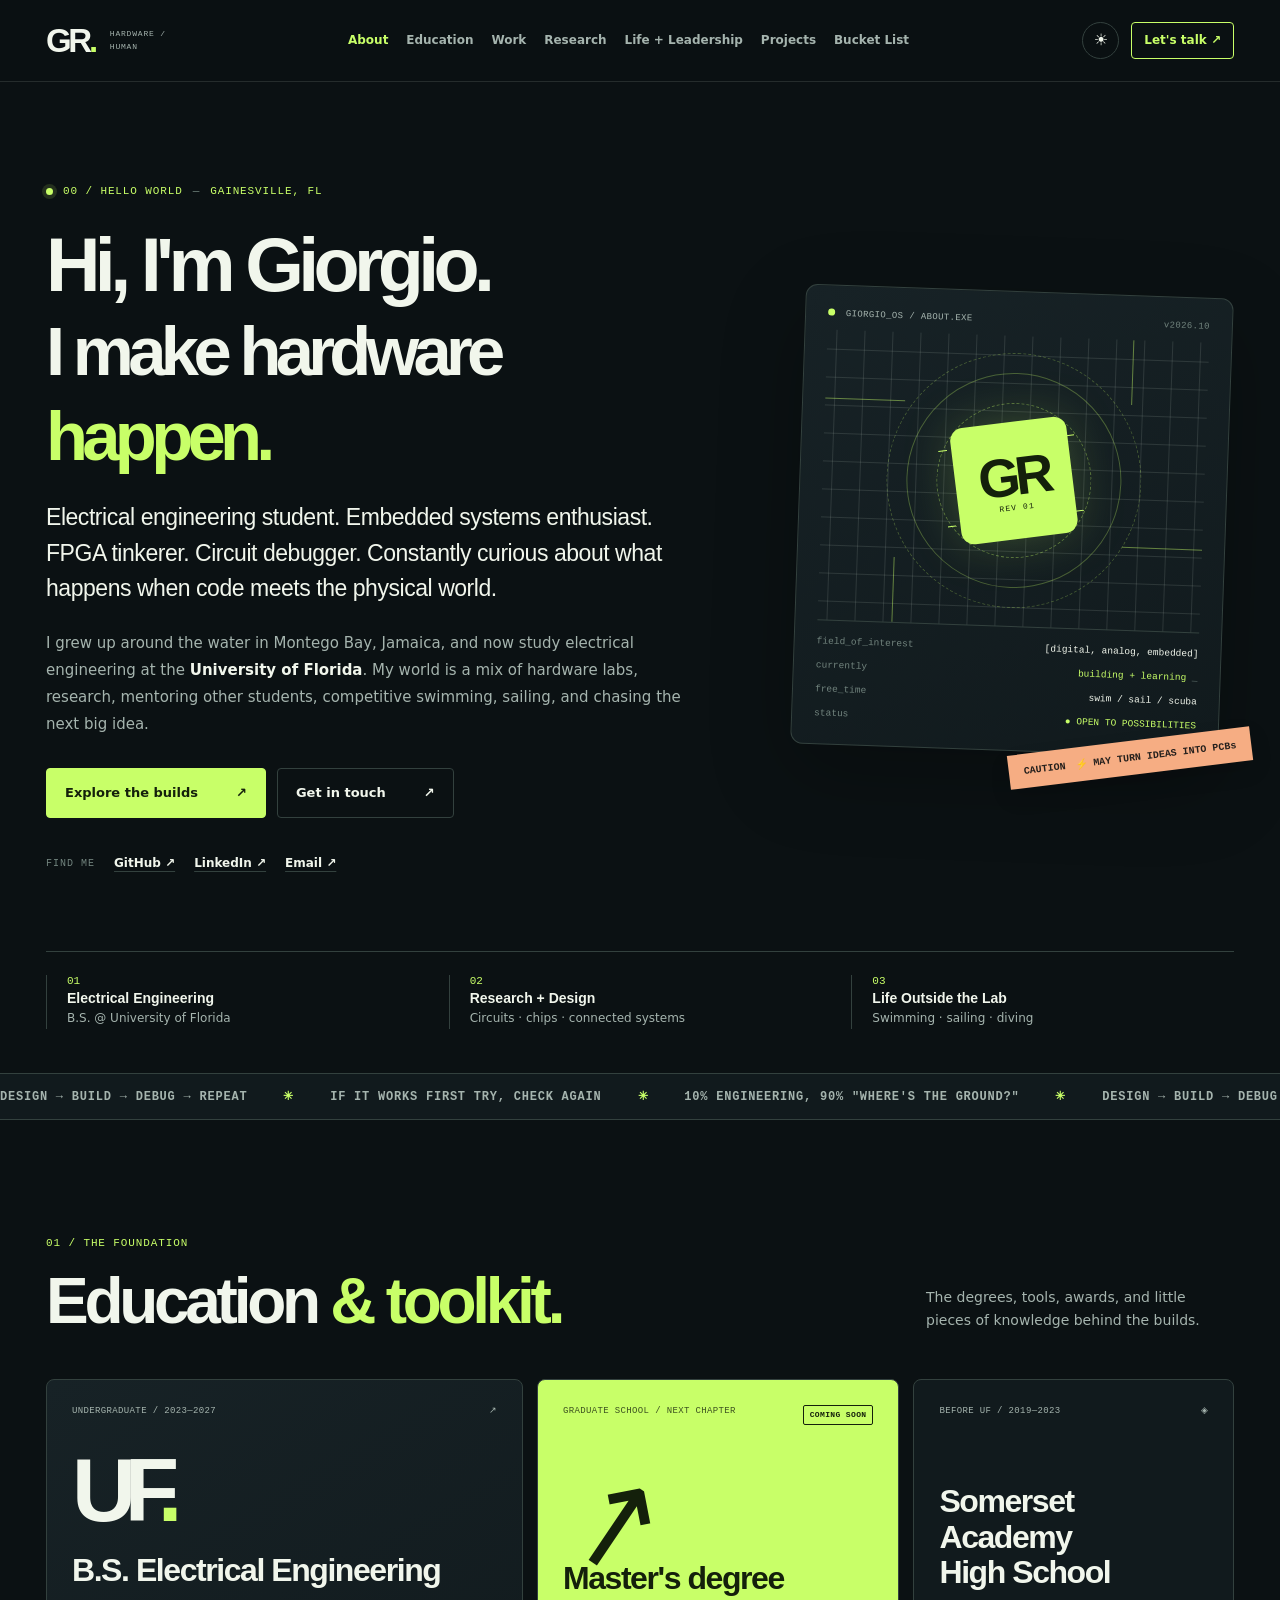
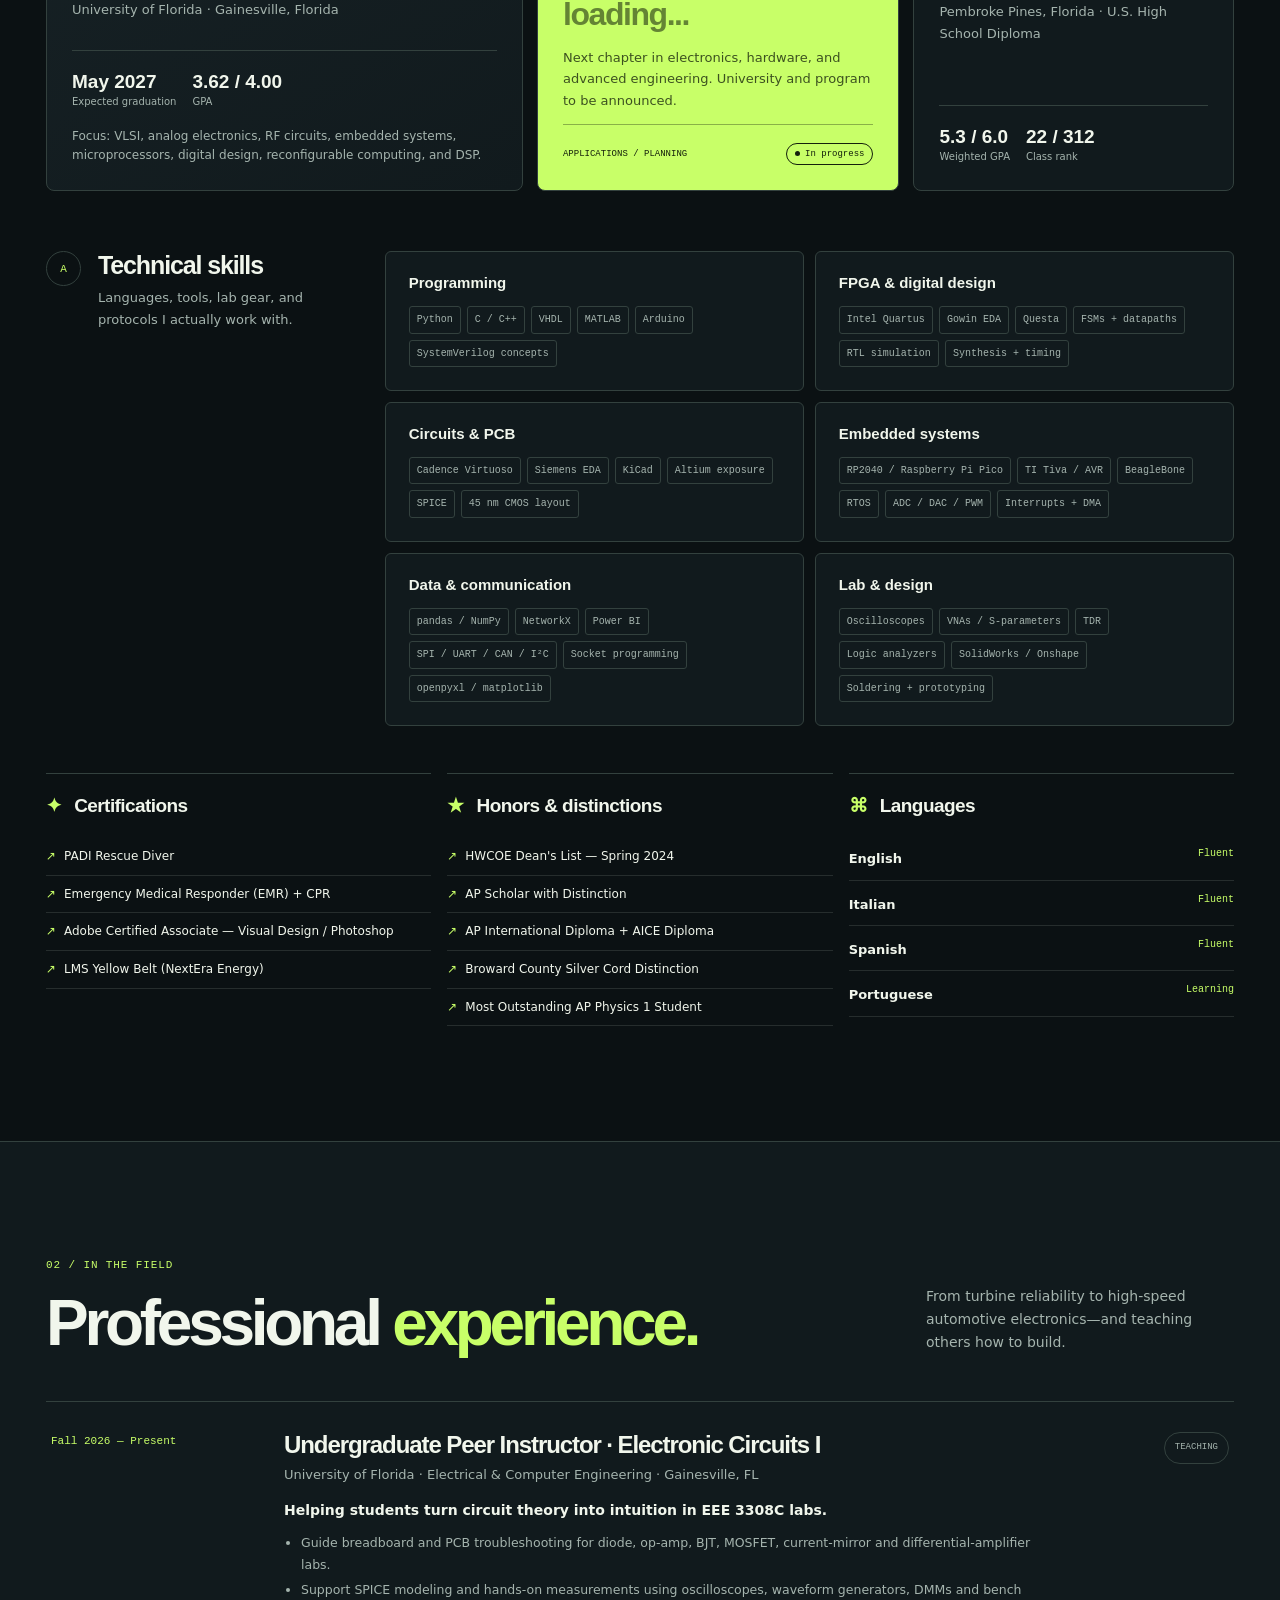
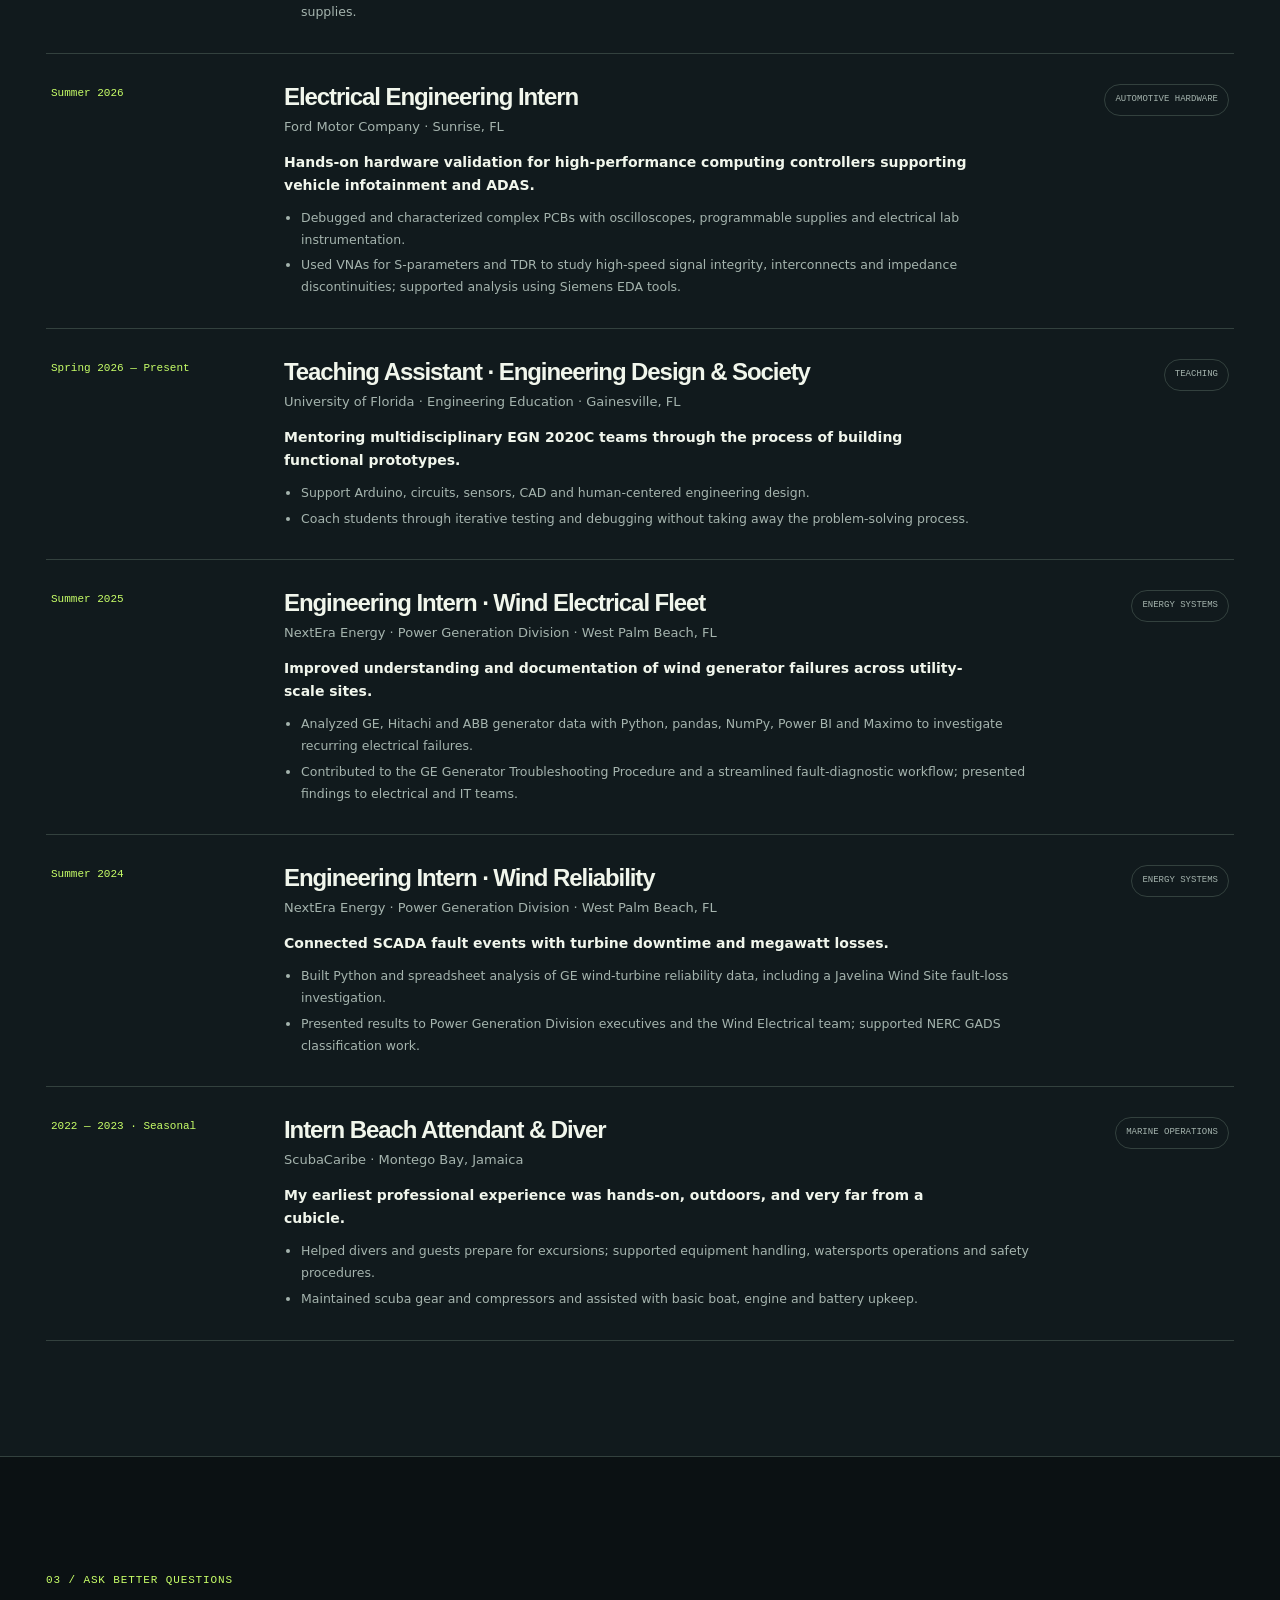
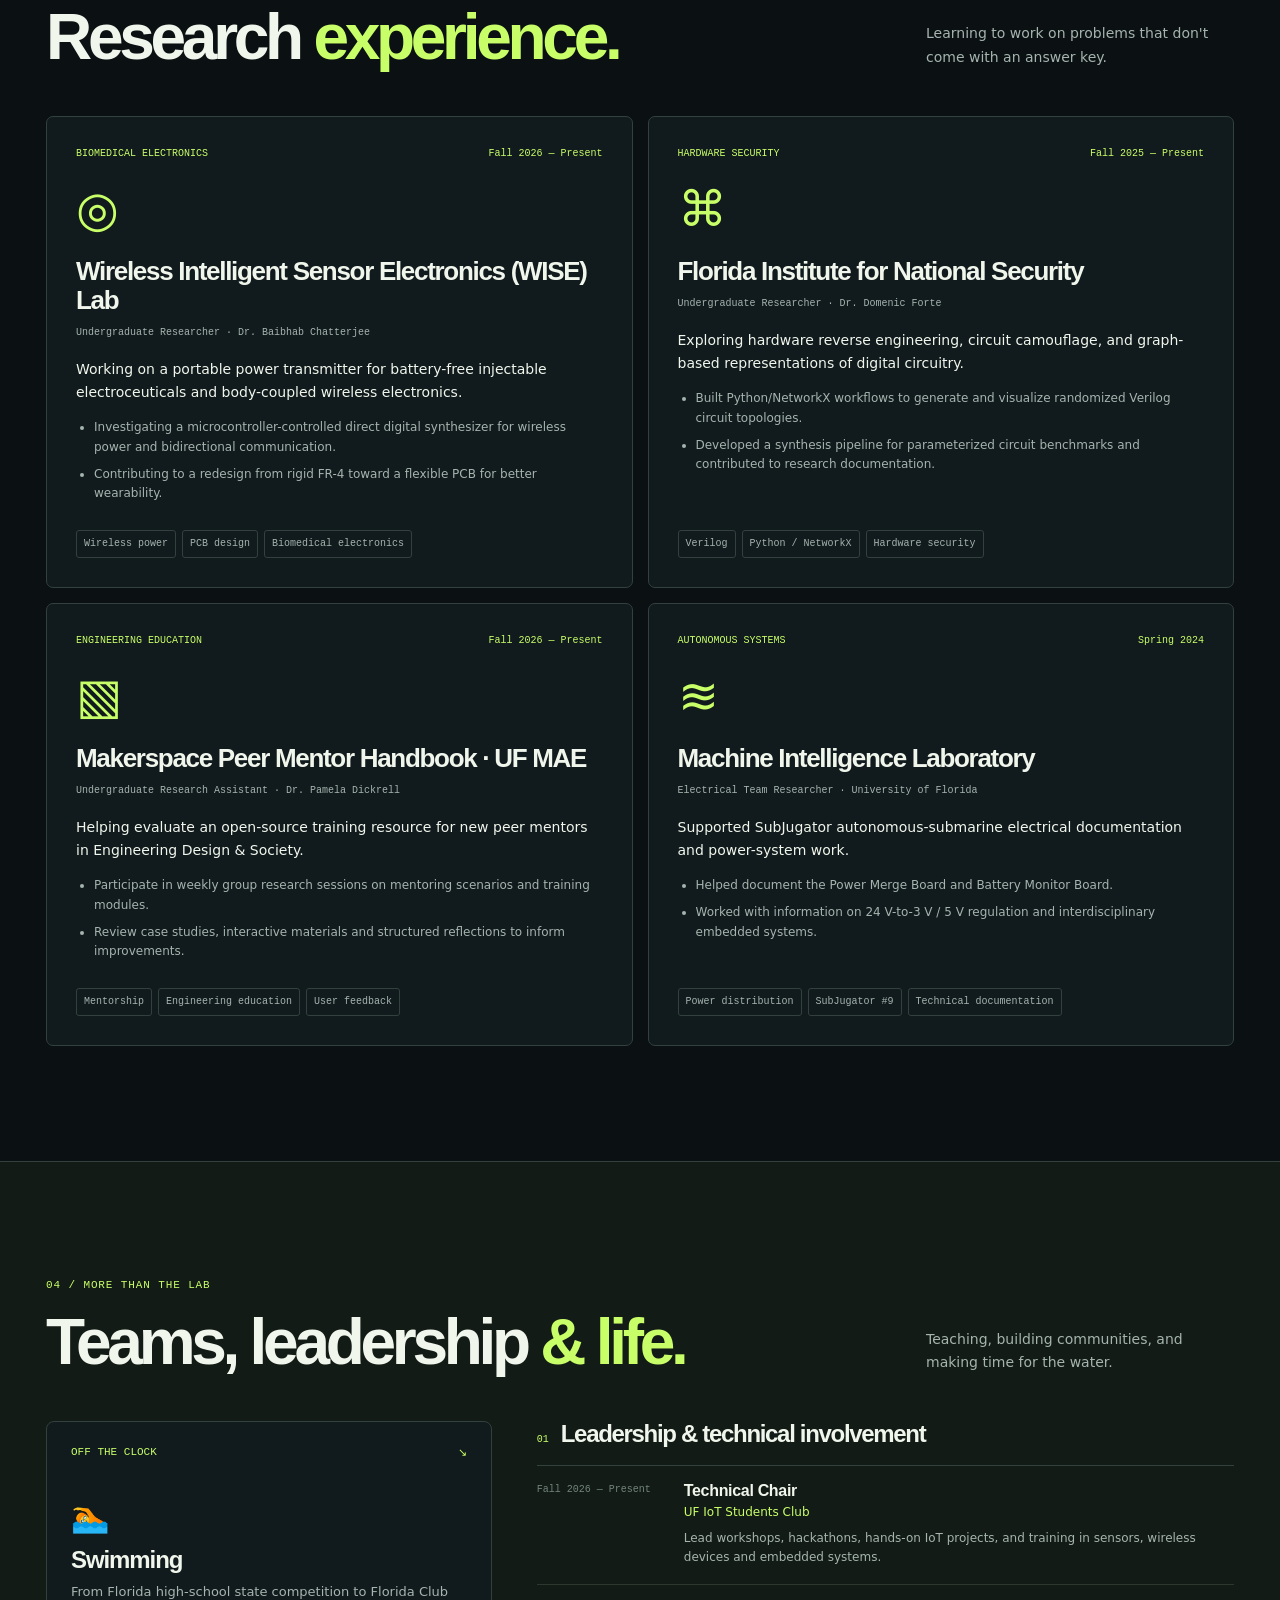
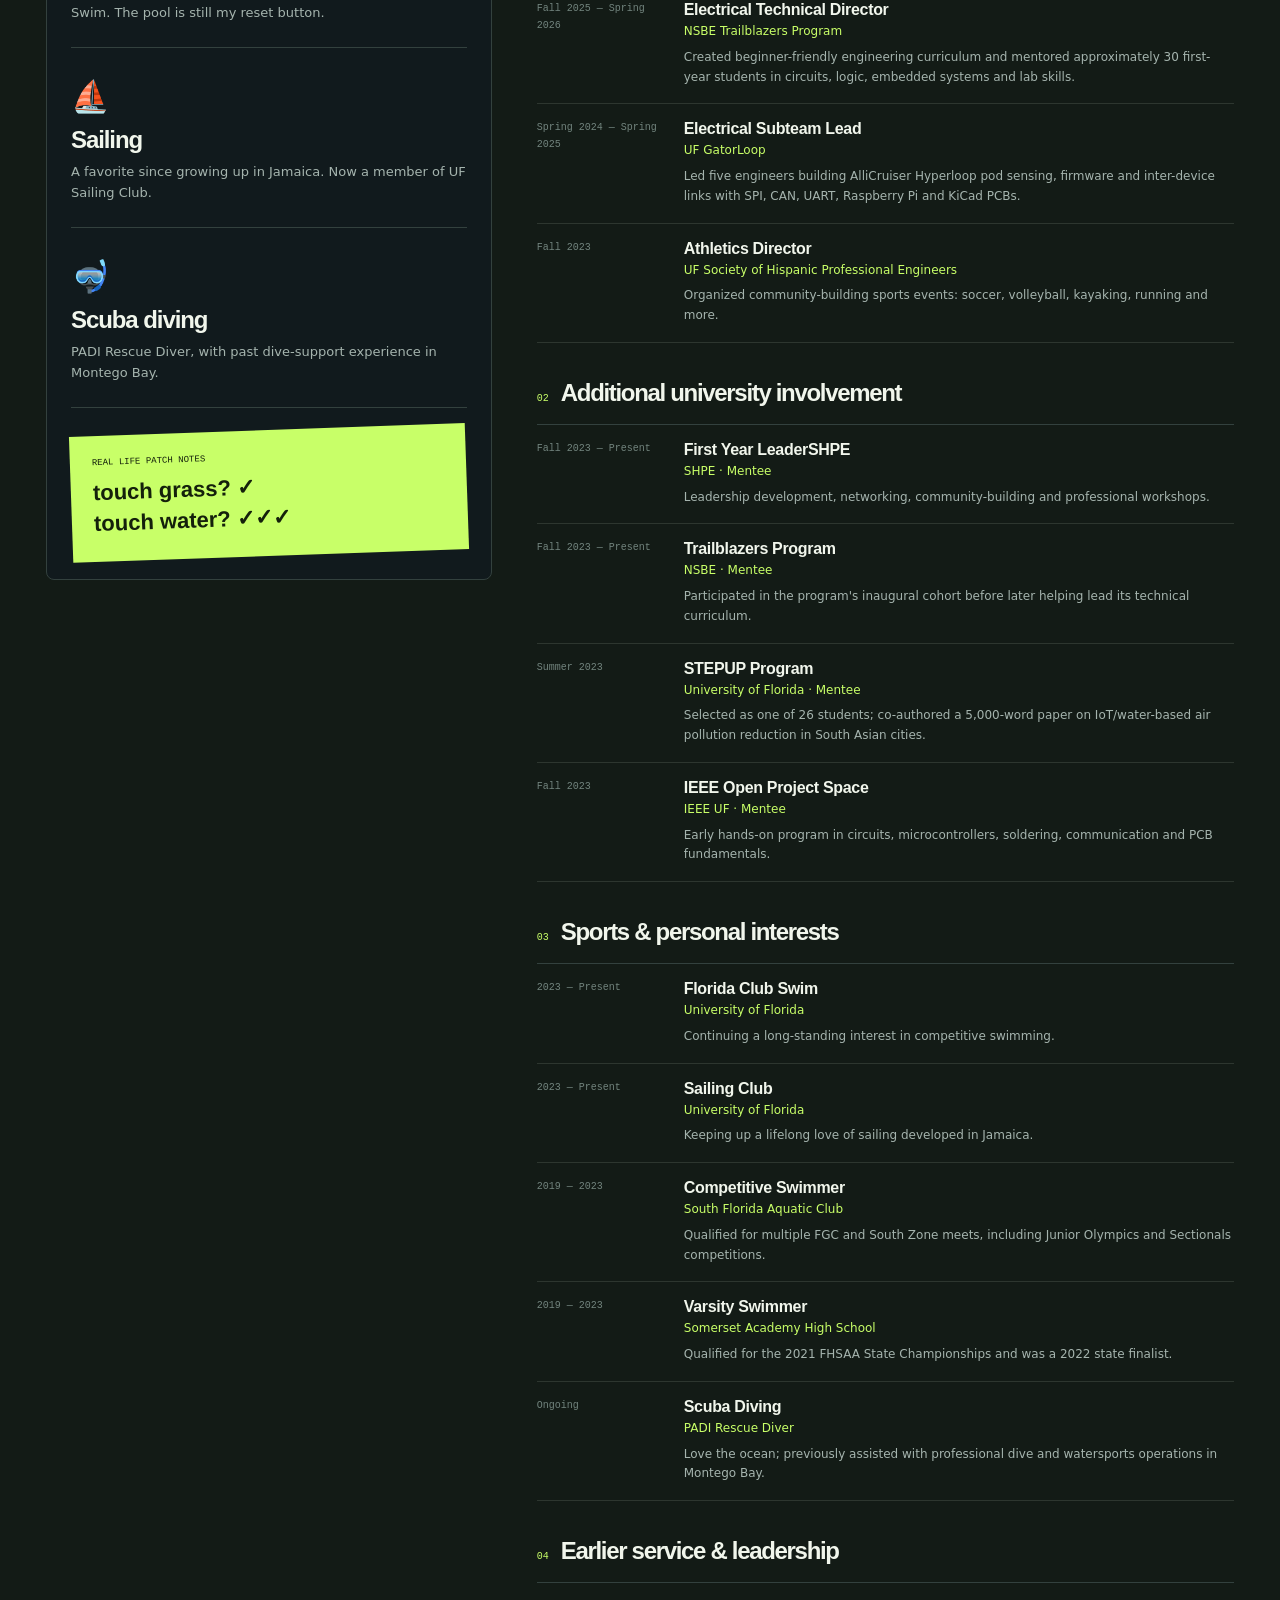
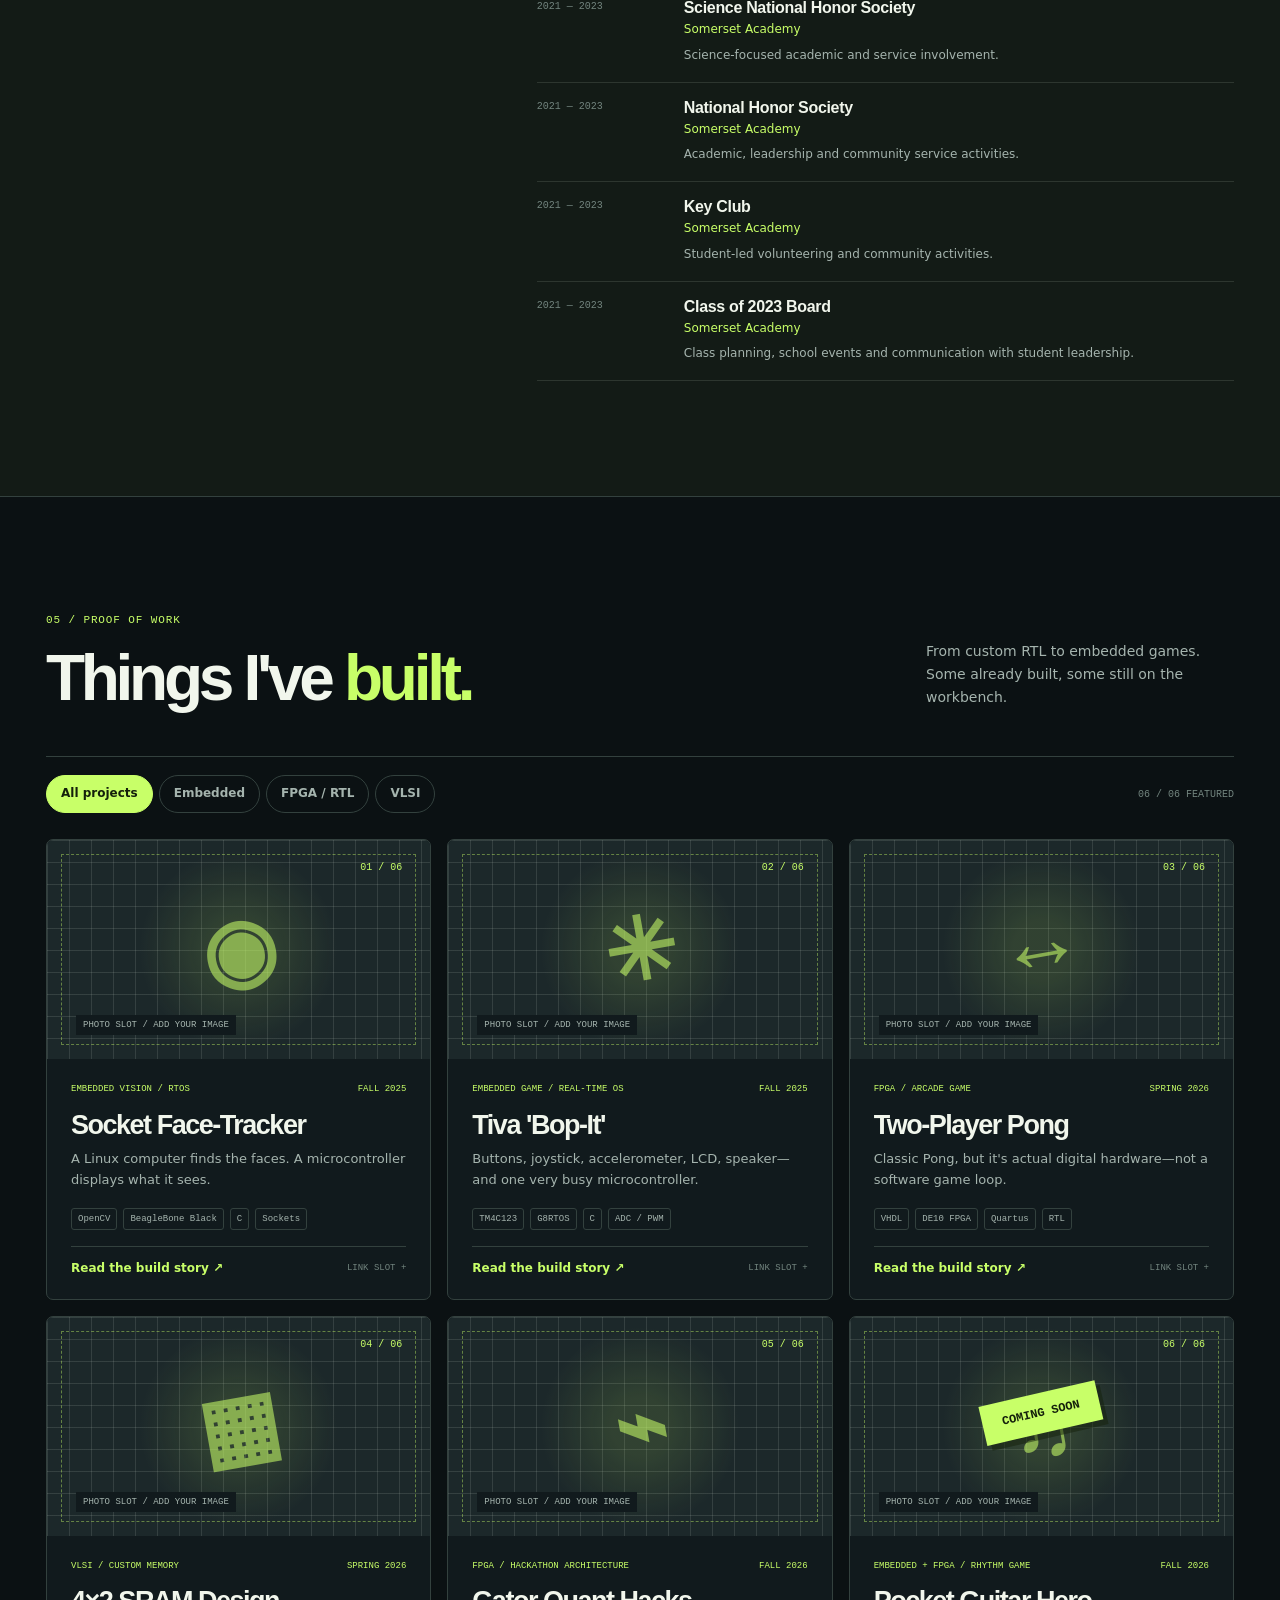
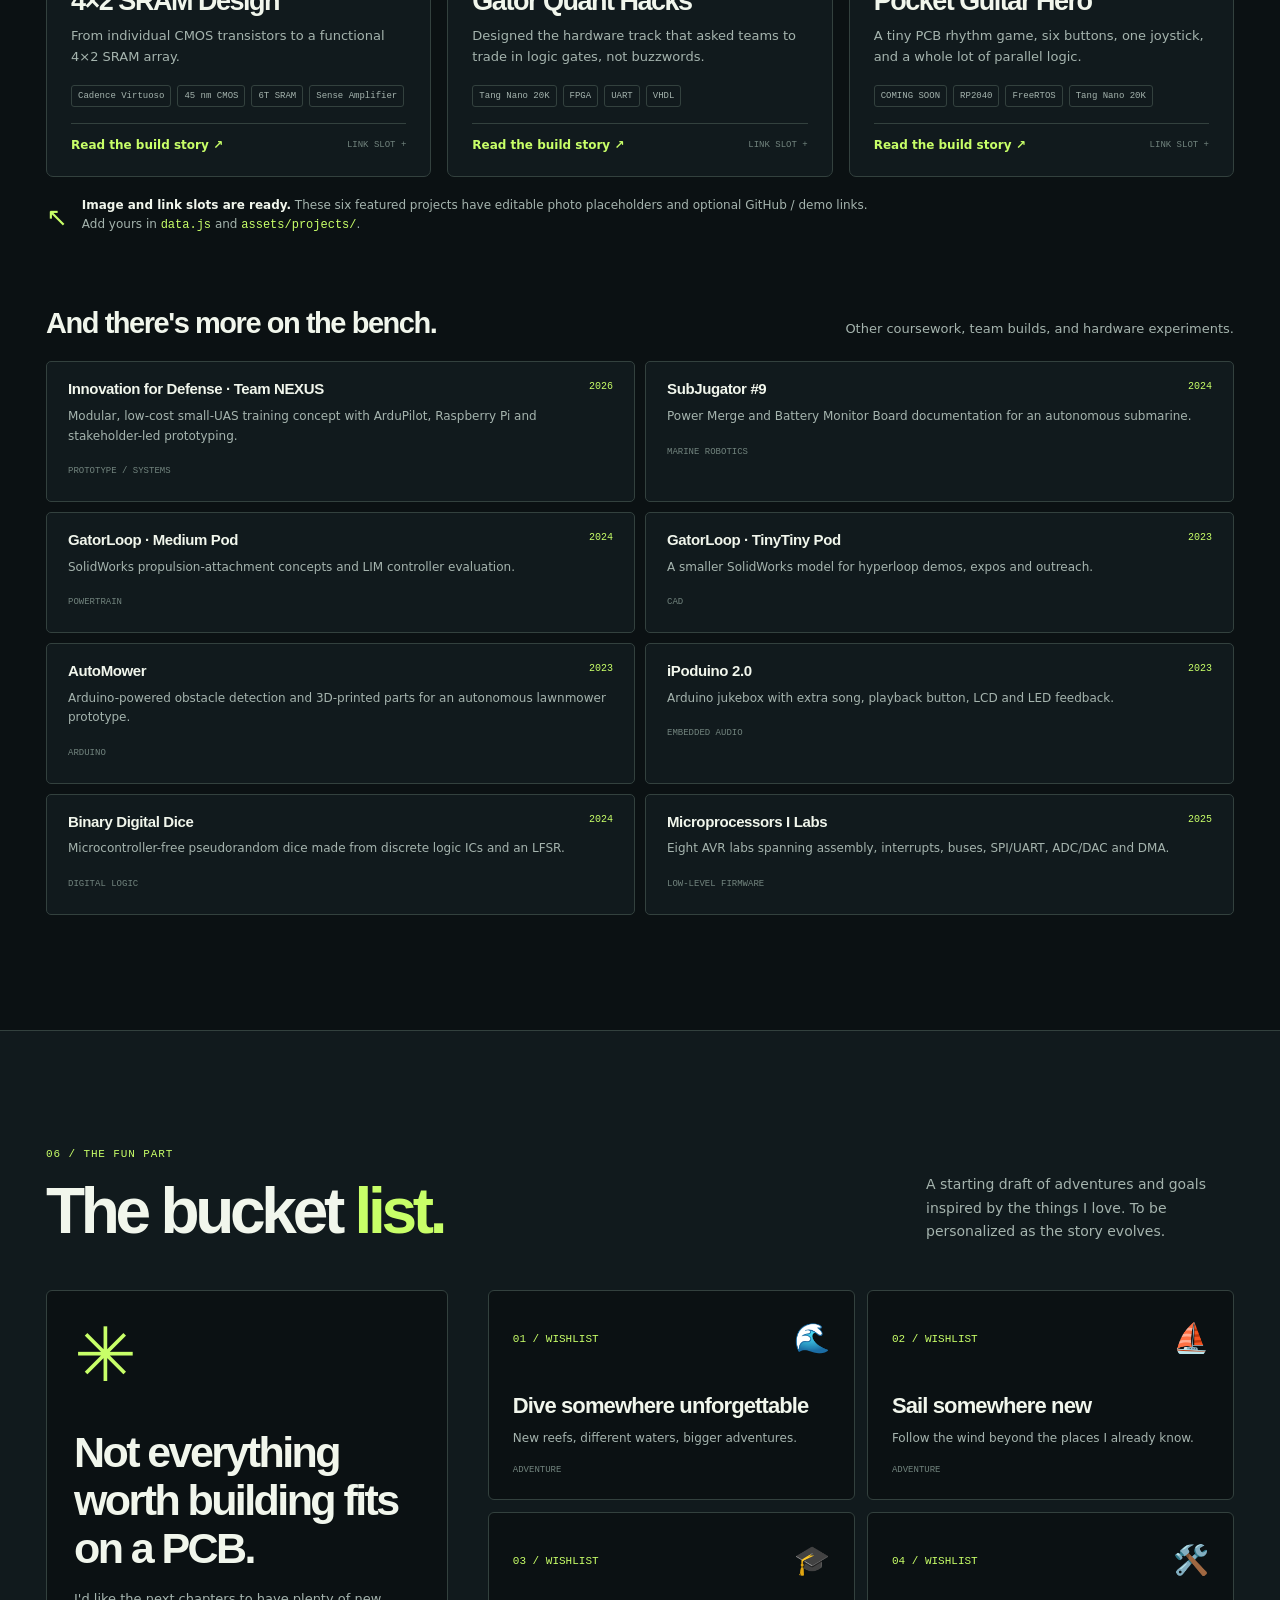
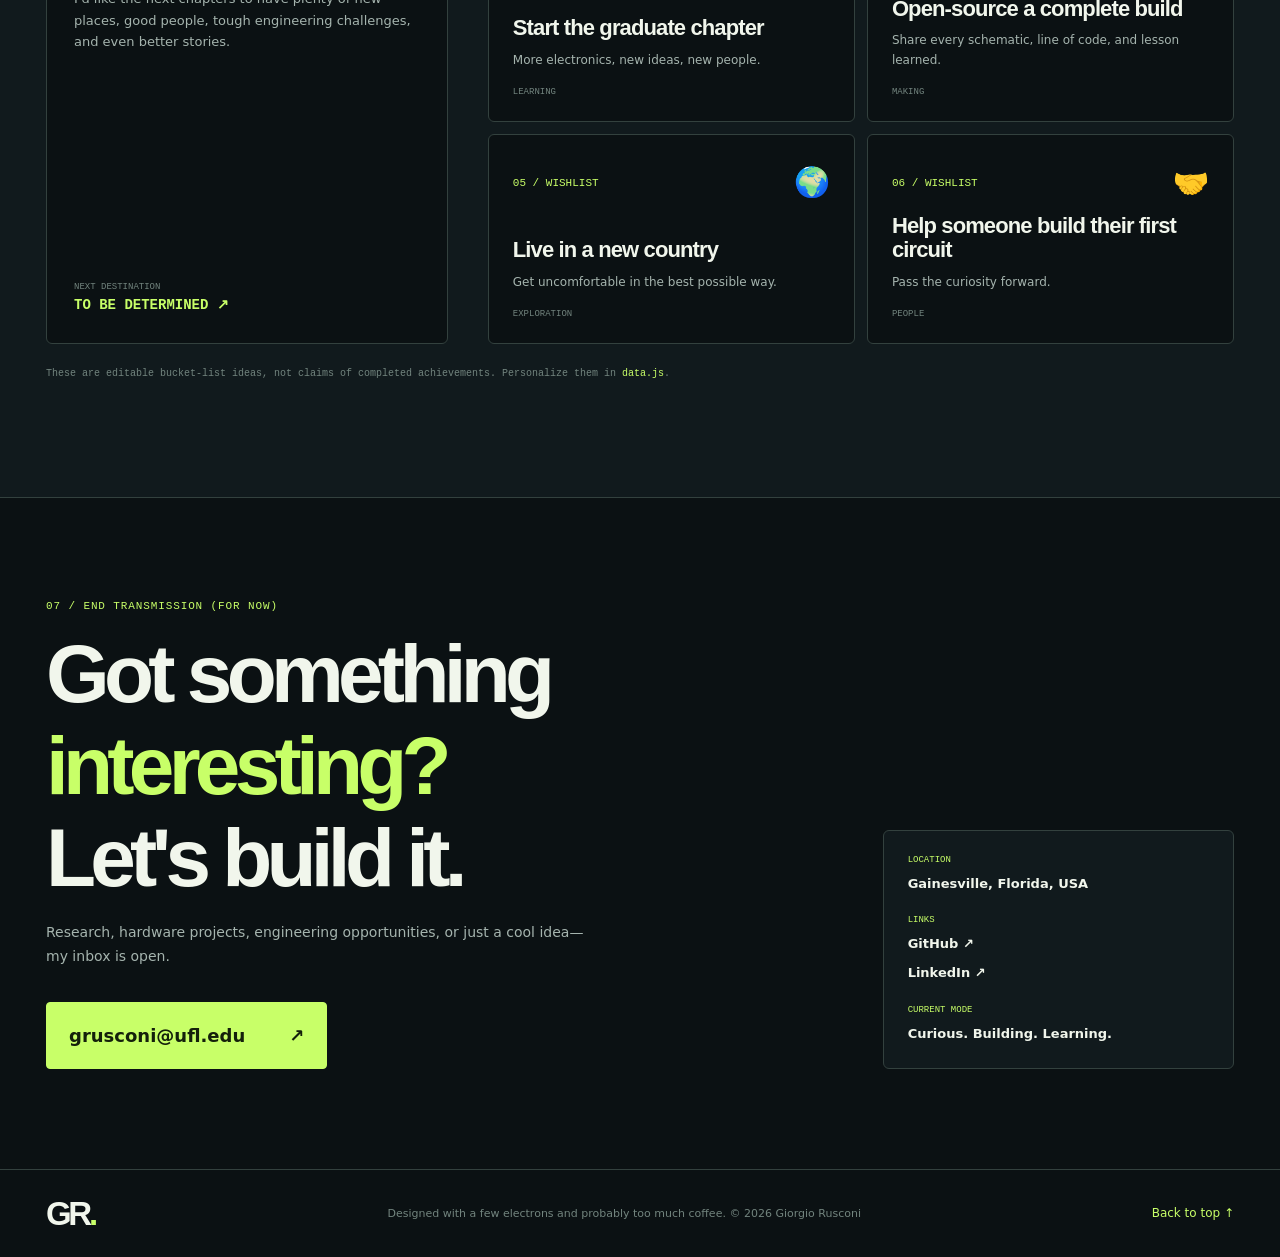
==== index.html @ e294ff9a "Add files via upload" ====
<!doctype html>
<html lang="en" data-theme="dark">
<head>
  <meta charset="utf-8">
  <meta name="viewport" content="width=device-width, initial-scale=1">
  <meta name="theme-color" content="#0a1113">
  <meta name="description" content="Giorgio Rusconi — electrical engineering student, hardware builder, undergraduate researcher, and occasional professional debugger.">
  <meta property="og:title" content="Giorgio Rusconi | Electrical Engineering & Beyond">
  <meta property="og:description" content="Embedded systems, FPGA, VLSI, research, experiments, and the person behind the circuits.">
  <meta property="og:type" content="website">
  <title>Giorgio Rusconi — Engineer, Builder, Human</title>
  <link rel="icon" href="assets/favicon.svg" type="image/svg+xml">
  <link rel="stylesheet" href="styles.css">
  <script src="data.js" defer></script>
  <script src="script.js" defer></script>
</head>
<body>
  <a class="skip-link" href="#main">Skip to content</a>
  <div class="scroll-progress" id="scrollProgress" aria-hidden="true"></div>
  <header class="site-header" id="top">
    <div class="header-inner shell">
      <a href="#about" class="brand" aria-label="Giorgio Rusconi, home"><span class="brand-symbol">GR<span class="brand-period">.</span></span><span class="brand-caption">hardware / human</span></a>
      <nav id="mainNav" class="main-nav" aria-label="Main navigation">
        <a href="#about">About</a><a href="#education">Education</a><a href="#experience">Work</a><a href="#research">Research</a><a href="#involvement">Life + Leadership</a><a href="#projects">Projects</a><a href="#bucket">Bucket List</a>
      </nav>
      <div class="header-actions">
        <button id="themeToggle" class="icon-button" type="button" aria-label="Switch to light mode" title="Toggle color theme"><span id="themeIcon">☀</span></button>
        <a href="#contact" class="contact-mini">Let's talk <span aria-hidden="true">↗</span></a>
        <button id="menuToggle" class="icon-button menu-toggle" type="button" aria-controls="mainNav" aria-expanded="false" aria-label="Open navigation"><span></span><span></span><span></span></button>
      </div>
    </div>
  </header>

  <main id="main">
    <section id="about" class="section hero shell">
      <div class="hero-copy">
        <div class="eyebrow"><span class="status-dot"></span> <span>00 / HELLO WORLD</span> <span class="eyebrow-sep">—</span> <span>Gainesville, FL</span></div>
        <h1>Hi, I'm <span class="underline-wavy">Giorgio.</span><br><span class="hero-second">I make hardware <em>happen.</em></span></h1>
        <p class="hero-lede">Electrical engineering student. Embedded systems enthusiast. FPGA tinkerer. Circuit debugger. Constantly curious about what happens when code meets the physical world.</p>
        <p class="hero-story">I grew up around the water in Montego Bay, Jamaica, and now study electrical engineering at the <strong>University of Florida</strong>. My world is a mix of hardware labs, research, mentoring other students, competitive swimming, sailing, and chasing the next big idea.</p>
        <div class="hero-actions">
          <a class="btn btn-accent" href="#projects">Explore the builds <span>↗</span></a>
          <a class="btn btn-outline" href="mailto:grusconi@ufl.edu">Get in touch <span>↗</span></a>
        </div>
        <div class="social-strip"><span>FIND ME</span><a href="https://github.com/JamRock101" target="_blank" rel="noopener noreferrer">GitHub ↗</a><a href="https://www.linkedin.com/in/giorgio-rusconi-63b896285/" target="_blank" rel="noopener noreferrer">LinkedIn ↗</a><a href="mailto:grusconi@ufl.edu">Email ↗</a></div>
      </div>
      <div class="hero-aside" aria-label="Engineering-themed personal introduction">
        <div class="system-panel">
          <div class="panel-top"><span><span class="tiny-light"></span> GIORGIO_OS / ABOUT.EXE</span><span class="mono-muted">v2026.10</span></div>
          <div class="chip-art" aria-hidden="true">
            <span class="chip-ring ring-1"></span><span class="chip-ring ring-2"></span><span class="chip-ring ring-3"></span>
            <div class="chip-core"><span>GR</span><small>REV 01</small></div>
            <span class="wire wire-a"></span><span class="wire wire-b"></span><span class="wire wire-c"></span><span class="wire wire-d"></span>
          </div>
          <div class="monitor-lines"><div><span>field_of_interest</span><strong>[digital, analog, embedded]</strong></div><div><span>currently</span><strong class="live">building + learning <span class="blink">_</span></strong></div><div><span>free_time</span><strong>swim / sail / scuba</strong></div><div><span>status</span><strong class="online">● OPEN TO POSSIBILITIES</strong></div></div>
        </div>
        <div class="side-sticker">CAUTION <span>⚡</span> MAY TURN IDEAS INTO PCBs</div>
      </div>
      <div class="hero-foot"><div><span class="mini-index">01</span><strong>Electrical Engineering</strong><small>B.S. @ University of Florida</small></div><div><span class="mini-index">02</span><strong>Research + Design</strong><small>Circuits · chips · connected systems</small></div><div><span class="mini-index">03</span><strong>Life Outside the Lab</strong><small>Swimming · sailing · diving</small></div></div>
    </section>

    <section class="ticker" aria-label="Personal engineering jokes"><div class="ticker-content">DESIGN → BUILD → DEBUG → REPEAT <span>✳</span> IF IT WORKS FIRST TRY, CHECK AGAIN <span>✳</span> 10% ENGINEERING, 90% "WHERE'S THE GROUND?" <span>✳</span> DESIGN → BUILD → DEBUG → REPEAT <span>✳</span></div></section>

    <section id="education" class="section shell section-gap">
      <div class="section-head"><div><p class="section-kicker">01 / THE FOUNDATION</p><h2>Education <span class="h2-accent">& toolkit.</span></h2></div><p class="section-intro">The degrees, tools, awards, and little pieces of knowledge behind the builds.</p></div>
      <div class="education-grid">
        <article class="education-card primary-edu"><div class="card-topline"><span>UNDERGRADUATE / 2023—2027</span><span class="dot-square" aria-hidden="true">↗</span></div><span class="university-mark">UF<span>.</span></span><h3>B.S. Electrical Engineering</h3><p>University of Florida · Gainesville, Florida</p><div class="edu-stats"><span><strong>May 2027</strong><small>Expected graduation</small></span><span><strong>3.62 / 4.00</strong><small>GPA</small></span></div><p class="edu-bottom">Focus: VLSI, analog electronics, RF circuits, embedded systems, microprocessors, digital design, reconfigurable computing, and DSP.</p></article>
        <article class="education-card graduate-edu"><div class="card-topline"><span>GRADUATE SCHOOL / NEXT CHAPTER</span><span class="new-label">COMING SOON</span></div><div class="graduate-icon" aria-hidden="true">↗</div><h3>Master's degree<br><em>loading...</em></h3><p>Next chapter in electronics, hardware, and advanced engineering. University and program to be announced.</p><div class="graduate-foot">APPLICATIONS / PLANNING <span class="pulse-pill"><span class="status-dot"></span> In progress</span></div></article>
        <article class="education-card school-edu"><div class="card-topline"><span>BEFORE UF / 2019—2023</span><span>◈</span></div><h3>Somerset Academy<br>High School</h3><p>Pembroke Pines, Florida · U.S. High School Diploma</p><div class="edu-stats"><span><strong>5.3 / 6.0</strong><small>Weighted GPA</small></span><span><strong>22 / 312</strong><small>Class rank</small></span></div></article>
      </div>
      <div class="split-subsection"><div class="subhead"><span class="subnum">A</span><div><h3>Technical skills</h3><p>Languages, tools, lab gear, and protocols I actually work with.</p></div></div><div id="skillsGrid" class="skills-grid"></div></div>
      <div class="three-column-summary">
        <div class="summary-block"><div class="small-heading"><span class="small-icon">✦</span> Certifications</div><ul id="certList" class="clean-list"></ul></div>
        <div class="summary-block"><div class="small-heading"><span class="small-icon">★</span> Honors & distinctions</div><ul id="awardsList" class="clean-list"></ul></div>
        <div class="summary-block"><div class="small-heading"><span class="small-icon">⌘</span> Languages</div><div id="languagesList" class="languages-list"></div></div>
      </div>
    </section>

    <section id="experience" class="section section-gap band-section"><div class="shell"><div class="section-head"><div><p class="section-kicker">02 / IN THE FIELD</p><h2>Professional <span class="h2-accent">experience.</span></h2></div><p class="section-intro">From turbine reliability to high-speed automotive electronics—and teaching others how to build.</p></div><div class="experience-list" id="experienceList"></div></div></section>

    <section id="research" class="section shell section-gap"><div class="section-head"><div><p class="section-kicker">03 / ASK BETTER QUESTIONS</p><h2>Research <span class="h2-accent">experience.</span></h2></div><p class="section-intro">Learning to work on problems that don't come with an answer key.</p></div><div class="research-grid" id="researchGrid"></div></section>

    <section id="involvement" class="section section-gap involvement-section"><div class="shell"><div class="section-head"><div><p class="section-kicker">04 / MORE THAN THE LAB</p><h2>Teams, leadership <span class="h2-accent">& life.</span></h2></div><p class="section-intro">Teaching, building communities, and making time for the water.</p></div><div class="involvement-layout"><div class="involvement-feature"><div class="life-heading">OFF THE CLOCK <span>↘</span></div><div class="water-tile"><span class="water-emoji">🏊</span><h3>Swimming</h3><p>From Florida high-school state competition to Florida Club Swim. The pool is still my reset button.</p></div><div class="water-tile"><span class="water-emoji">⛵</span><h3>Sailing</h3><p>A favorite since growing up in Jamaica. Now a member of UF Sailing Club.</p></div><div class="water-tile"><span class="water-emoji">🤿</span><h3>Scuba diving</h3><p>PADI Rescue Diver, with past dive-support experience in Montego Bay.</p></div><div class="meme-note"><span>real life patch notes</span><strong>touch grass? ✓<br>touch water? ✓✓✓</strong></div></div><div class="involvement-content"><div class="involve-group"><div class="group-heading"><span>01</span><h3>Leadership & technical involvement</h3></div><div id="leadershipList" class="compact-entries"></div></div><div class="involve-group"><div class="group-heading"><span>02</span><h3>Additional university involvement</h3></div><div id="universityList" class="compact-entries"></div></div><div class="involve-group"><div class="group-heading"><span>03</span><h3>Sports & personal interests</h3></div><div id="sportsList" class="compact-entries"></div></div><div class="involve-group"><div class="group-heading"><span>04</span><h3>Earlier service & leadership</h3></div><div id="serviceList" class="compact-entries"></div></div></div></div></div></section>

    <section id="projects" class="section shell section-gap"><div class="section-head"><div><p class="section-kicker">05 / PROOF OF WORK</p><h2>Things I've <span class="h2-accent">built.</span></h2></div><p class="section-intro">From custom RTL to embedded games. Some already built, some still on the workbench.</p></div><div class="project-toolbar"><div class="filter-list" role="group" aria-label="Filter projects"><button type="button" class="filter-btn active" data-filter="all" aria-pressed="true">All projects</button><button type="button" class="filter-btn" data-filter="embedded" aria-pressed="false">Embedded</button><button type="button" class="filter-btn" data-filter="fpga" aria-pressed="false">FPGA / RTL</button><button type="button" class="filter-btn" data-filter="silicon" aria-pressed="false">VLSI</button></div><span class="project-count" id="projectCount" aria-live="polite"></span></div><div id="projectGrid" class="projects-grid"></div><div class="project-note"><span>↖</span><p><strong>Image and link slots are ready.</strong> These six featured projects have editable photo placeholders and optional GitHub / demo links. Add yours in <code>data.js</code> and <code>assets/projects/</code>.</p></div><div class="more-projects"><div class="more-top"><h3>And there's more on the bench.</h3><p>Other coursework, team builds, and hardware experiments.</p></div><div id="otherProjects" class="other-projects-grid"></div></div></section>

    <section id="bucket" class="section bucket-section section-gap"><div class="shell"><div class="section-head"><div><p class="section-kicker">06 / THE FUN PART</p><h2>The bucket <span class="h2-accent">list.</span></h2></div><p class="section-intro">A starting draft of adventures and goals inspired by the things I love. To be personalized as the story evolves.</p></div><div class="bucket-layout"><div class="bucket-manifesto"><span class="asterisk">✳</span><h3>Not everything worth building fits on a PCB.</h3><p>I'd like the next chapters to have plenty of new places, good people, tough engineering challenges, and even better stories.</p><div class="passport">NEXT DESTINATION<br><strong>TO BE DETERMINED ↗</strong></div></div><div id="bucketGrid" class="bucket-grid"></div></div><p class="bucket-disclaimer">These are editable bucket-list ideas, not claims of completed achievements. Personalize them in <code>data.js</code>.</p></div></section>

    <section id="contact" class="section contact-section"><div class="shell contact-inner"><div><p class="section-kicker">07 / END TRANSMISSION (FOR NOW)</p><h2>Got something <em>interesting?</em><br>Let's build it.</h2><p>Research, hardware projects, engineering opportunities, or just a cool idea—my inbox is open.</p><a class="btn btn-accent huge" href="mailto:grusconi@ufl.edu">grusconi@ufl.edu <span>↗</span></a></div><div class="contact-side"><div class="contact-card"><span>LOCATION</span><strong>Gainesville, Florida, USA</strong><span>LINKS</span><a href="https://github.com/JamRock101" target="_blank" rel="noopener noreferrer">GitHub ↗</a><a href="https://www.linkedin.com/in/giorgio-rusconi-63b896285/" target="_blank" rel="noopener noreferrer">LinkedIn ↗</a><span>CURRENT MODE</span><strong>Curious. Building. Learning.</strong></div></div></div></section>
  </main>
  <footer class="site-footer"><div class="shell footer-inner"><a href="#about" class="brand"><span class="brand-symbol">GR<span class="brand-period">.</span></span></a><span>Designed with a few electrons and probably too much coffee. © <span id="copyrightYear">2026</span> Giorgio Rusconi</span><a href="#top">Back to top ↑</a></div></footer>
  <dialog id="projectDialog" class="project-dialog" aria-labelledby="dialogTitle"><div class="dialog-inside"><button class="dialog-close" id="dialogClose" type="button" aria-label="Close project details">×</button><div id="dialogContent"></div></div></dialog>
</body>
</html>
---- styles.css ----
/* Giorgio Rusconi's portfolio. Vanilla CSS. Theme colors are easy to edit here. */
:root {
  color-scheme: dark;
  --bg: #0b1113; --panel: #111a1d; --panel-2: #172226; --panel-3: #1c282a;
  --text: #f1f6ec; --muted: #a5b4ae; --subtle: #72847e; --border: #33413e;
  --accent: #c8ff68; --accent-ink: #14200b; --accent-2: #f6ad83; --line: rgba(226,241,228,.12);
  --shadow: 0 28px 80px rgba(0,0,0,.25); --header: rgba(11,17,19,.92);
  --display: 'Space Grotesk', 'Arial Black', sans-serif; --body: 'DM Sans', system-ui, sans-serif; --mono: 'Space Mono', Consolas, monospace;
}
:root[data-theme="light"] {
  color-scheme: light;
  --bg: #f8f9f3; --panel: #ffffff; --panel-2: #f0f3e8; --panel-3: #e8ede2;
  --text: #162322; --muted: #4b625b; --subtle: #6c8075; --border: #cdd9d1;
  --accent: #476c0e; --accent-ink: #fff; --accent-2: #a75d2f; --line: rgba(22,35,34,.15);
  --shadow: 0 22px 60px rgba(12,33,29,.09); --header: rgba(248,249,243,.94);
}
* { box-sizing: border-box; }
html { scroll-behavior: smooth; scroll-padding-top: 92px; }
body { margin: 0; background: var(--bg); color: var(--text); font: 16px/1.65 var(--body); overflow-x: hidden; }
body:has(dialog[open]) { overflow: hidden; }
a { color: inherit; text-decoration: none; }
a:hover { color: var(--accent); }
button { font: inherit; }
button, a { -webkit-tap-highlight-color: transparent; }
button:focus-visible, a:focus-visible, [tabindex]:focus-visible { outline: 3px solid var(--accent); outline-offset: 4px; }
::selection { background: var(--accent); color: var(--accent-ink); }
.shell { width: min(1224px, calc(100% - 92px)); margin-inline: auto; }
.section { scroll-margin-top: 90px; }
.section-gap { padding-block: 115px; }
.skip-link { position: absolute; top: -100px; left: 15px; z-index: 999; padding: 12px 20px; background: var(--accent); color: var(--accent-ink); }
.skip-link:focus { top: 15px; }
.scroll-progress { position: fixed; height: 3px; width: 0; left: 0; top: 0; z-index: 400; background: var(--accent); }
.site-header { position: sticky; top: 0; z-index: 100; border-bottom: 1px solid var(--line); backdrop-filter: blur(16px); background: var(--header); }
.header-inner { min-height: 81px; display: flex; align-items: center; justify-content: space-between; gap: 26px; }
.brand { display: inline-flex; align-items: center; gap: 13px; white-space: nowrap; }
.brand:hover { color: var(--text); }
.brand-symbol { font-family: var(--display); font-weight: 700; font-size: 33px; letter-spacing: -.1em; line-height: 1; padding-right: 2px; }
.brand-period { color: var(--accent); }
.brand-caption { font-size: 8px; line-height: 1.55; text-transform: uppercase; font-family: var(--mono); letter-spacing: .1em; color: var(--muted); white-space: normal; width: 65px; }
.main-nav { display: flex; align-items: center; gap: clamp(11px,1.4vw,25px); }
.main-nav a { font-weight: 600; font-size: 12px; color: var(--muted); transition: color .2s; white-space: nowrap; }
.main-nav a:is(:hover,.active) { color: var(--accent); }
.header-actions { display: flex; align-items: center; gap: 12px; }
.icon-button { display: inline-flex; align-items: center; justify-content: center; width: 37px; height: 37px; cursor: pointer; border: 1px solid var(--border); background: transparent; color: var(--text); border-radius: 50%; transition: border-color .2s, transform .2s; }
.icon-button:hover { border-color: var(--accent); transform: translateY(-2px); }
.contact-mini { border: 1px solid var(--accent); color: var(--accent); padding: 8px 12px; font-size: 12px; font-weight: 700; white-space: nowrap; border-radius: 4px; }
.contact-mini:hover { background: var(--accent); color: var(--accent-ink); }
.menu-toggle { display: none; flex-direction: column; gap: 4px; }
.menu-toggle span { width: 17px; height: 2px; background: currentColor; }
/* HERO */
.hero { padding-top: 101px; padding-bottom: 44px; display: grid; grid-template-columns: 1.22fr .78fr; column-gap: 70px; }
.hero-copy { min-width: 0; }
.eyebrow, .section-kicker { font: 11px/1.5 var(--mono); letter-spacing: .08em; text-transform: uppercase; color: var(--accent); }
.eyebrow { display: flex; flex-wrap: wrap; align-items: center; gap: 10px; }
.status-dot { flex: 0 0 auto; display: inline-block; height: 7px; width: 7px; border-radius: 50%; background: var(--accent); box-shadow: 0 0 0 4px color-mix(in srgb, var(--accent) 13%, transparent); }
.eyebrow-sep { color: var(--subtle); }
h1,h2,h3,h4,p { margin-top: 0; }
h1,h2,h3,h4 { font-family: var(--display); line-height: 1.12; }
h1 { font-size: clamp(49px, 5.9vw, 86px); letter-spacing: -.075em; font-weight: 700; margin: 23px 0 24px; }
.hero-second { font-size: .91em; }
.hero h1 em { font-style: normal; color: var(--accent); }
.underline-wavy { position: relative; white-space: nowrap; }
.underline-wavy::after { content: ''; position: absolute; left: 0; bottom: 3px; width: 100%; border-bottom: 4px wavy var(--accent-2); opacity: .9; }
.hero-lede { font: 500 clamp(20px,2vw,23px)/1.55 var(--display); max-width: 650px; letter-spacing: -.02em; }
.hero-story { color: var(--muted); max-width: 650px; line-height: 1.8; font-size: 15px; margin: 13px 0 30px; }
.hero-story strong { color: var(--text); font-weight: 600; }
.hero-actions { display: flex; gap: 11px; flex-wrap: wrap; }
.btn { display: inline-flex; align-items: center; justify-content: space-between; gap: 38px; padding: 13px 18px; border-radius: 4px; font-size: 13px; font-weight: 800; min-height: 49px; transition: transform .2s, background .2s, color .2s; }
.btn:hover { transform: translateY(-3px); }
.btn-accent { background: var(--accent); color: var(--accent-ink); border: 1px solid var(--accent); }
.btn-accent:hover { background: transparent; color: var(--accent); }
.btn-outline { border: 1px solid var(--border); color: var(--text); }
.btn-outline:hover { border-color: var(--accent); color: var(--accent); }
.social-strip { display: flex; gap: 19px; align-items: center; flex-wrap: wrap; margin-top: 36px; font-size: 12px; font-weight: 700; }
.social-strip > span { font: 10px var(--mono); color: var(--subtle); letter-spacing: .1em; }
.social-strip a { text-underline-offset: 4px; text-decoration: underline; text-decoration-color: var(--border); }
.hero-aside { position: relative; align-self: center; padding: 13px 8px 28px 0; }
.system-panel { border: 1px solid var(--border); background: linear-gradient(155deg, var(--panel-2), var(--panel)); border-radius: 12px; padding: 22px; transform: rotate(2deg); box-shadow: var(--shadow); }
.panel-top, .card-topline { display: flex; justify-content: space-between; gap: 16px; font: 9px/1.5 var(--mono); letter-spacing: .04em; color: var(--muted); }
.tiny-light { display: inline-block; background: var(--accent); width: 7px; height: 7px; border-radius: 50%; margin-right: 5px; }
.mono-muted { color: var(--subtle); }
.chip-art { position: relative; height: 290px; overflow: hidden; display: grid; place-items: center; margin-top: 8px; background-image: linear-gradient(var(--line) 1px, transparent 1px), linear-gradient(90deg, var(--line) 1px, transparent 1px); background-size: 28px 28px; background-position: center center; }
.chip-ring { position: absolute; display: block; border: 1px dashed color-mix(in srgb,var(--accent) 50%, transparent); border-radius: 50%; aspect-ratio: 1; }
.ring-1 { width: 255px; opacity: .5; }
.ring-2 { width: 215px; opacity: .58; border-style: solid; }
.ring-3 { width: 155px; opacity: .7; }
.chip-core { width: 117px; aspect-ratio: 1; display: flex; flex-direction: column; align-items: center; justify-content: center; background: var(--accent); color: var(--accent-ink); box-shadow: 0 0 50px color-mix(in srgb, var(--accent) 21%, transparent); border-radius: 13px; transform: rotate(-9deg); position: relative; z-index: 2; }
.chip-core::before, .chip-core::after { content: ''; position: absolute; left: -13px; right: -13px; height: 1px; background: repeating-linear-gradient(90deg, var(--accent) 0 9px, transparent 9px 16px); }
.chip-core::before { top: 20px; } .chip-core::after { bottom: 20px; }
.chip-core span { font: 700 54px/1 var(--display); letter-spacing: -.1em; }
.chip-core small { font: 8px var(--mono); letter-spacing: .14em; }
.wire { position: absolute; display: block; background: var(--accent); opacity: .45; }
.wire-a,.wire-b { width: 80px; height: 1px; } .wire-a { left: 0; top: 68px; } .wire-b { right: 0; bottom: 82px; }
.wire-c,.wire-d { width: 1px; height: 65px; } .wire-c { right: 75px; top: 0; } .wire-d { left: 74px; bottom: 0; }
.monitor-lines { border-top: 1px solid var(--border); padding-top: 14px; display: grid; gap: 10px; }
.monitor-lines > div { display: flex; justify-content: space-between; gap: 7px; align-items: baseline; }
.monitor-lines span, .monitor-lines strong { font: 9.5px/1.5 var(--mono); font-weight: 400; }
.monitor-lines span { color: var(--subtle); }.monitor-lines strong { color: var(--text); text-align: right; }
.monitor-lines .live,.monitor-lines .online { color: var(--accent); }
.blink { animation: cursor 1s step-start infinite; }
@keyframes cursor { 50% {opacity: 0;} }
.side-sticker { position: absolute; right: -18px; bottom: 3px; padding: 11px 15px; background: var(--accent-2); color: #25201d; transform: rotate(-7deg); font: 700 10px var(--mono); box-shadow: 0 9px 20px #0002; }
.side-sticker span { margin-left: 4px; }
.hero-foot { grid-column: 1 / -1; border-top: 1px solid var(--border); display: grid; grid-template-columns: repeat(3,1fr); gap: 20px; margin-top: 78px; padding-top: 23px; }
.hero-foot > div { display: flex; flex-direction: column; gap: 3px; padding-left: 20px; border-left: 1px solid var(--border); }
.hero-foot strong { font: 700 14px var(--display); }.hero-foot small { font-size: 12px; color: var(--muted); }
.mini-index { font: 11px var(--mono); color: var(--accent); }
.ticker { overflow: hidden; border-block: 1px solid var(--border); padding: 15px 0; white-space: nowrap; background: var(--panel); }
.ticker-content { width: max-content; font: 700 12px var(--mono); letter-spacing: .065em; color: var(--muted); animation: ticker 28s linear infinite; }
.ticker-content span { color: var(--accent); margin: 0 28px; }
@keyframes ticker { to {transform: translateX(-49%);} }
/* GLOBAL SECTIONS */
.section-head { display: flex; justify-content: space-between; align-items: end; gap: 40px; margin-bottom: 42px; }
.section-kicker { margin-bottom: 14px; }
h2 { font-weight: 700; letter-spacing: -.067em; font-size: clamp(39px, 5vw, 69px); margin-bottom: 0; }
.h2-accent { color: var(--accent); }
.section-intro { max-width: 308px; margin: 0 0 5px; color: var(--muted); font-size: 14px; }
/* EDUCATION */
.education-grid { display: grid; grid-template-columns: 1.25fr .95fr .84fr; gap: 14px; align-items: stretch; }
.education-card { background: var(--panel); border: 1px solid var(--border); border-radius: 8px; padding: 25px; display: flex; flex-direction: column; min-height: 380px; overflow: hidden; }
.education-card h3 { font-size: clamp(25px,2.5vw,35px); letter-spacing: -.045em; margin-bottom: 10px; }.education-card p { font-size: 13px; color: var(--muted); }
.primary-edu { background: linear-gradient(150deg, var(--panel-2), var(--panel)); }
.university-mark { display: block; font: 700 89px/1 var(--display); letter-spacing: -.13em; margin: 27px 0 18px; }.university-mark span { color: var(--accent); }
.edu-stats { display: flex; gap: 16px; border-top: 1px solid var(--border); padding-top: 20px; margin-top: auto; }
.edu-stats > span { display: flex; flex-direction: column; gap: 1px; }.edu-stats strong { font: 700 19px var(--display); }.edu-stats small { font-size: 10px; color: var(--muted); }
.education-card .edu-bottom { margin: 16px 0 0; font-size: 12px; line-height: 1.6; }
.graduate-edu { background: var(--accent); color: var(--accent-ink); }
.graduate-edu .card-topline,.graduate-edu p { color: color-mix(in srgb,var(--accent-ink) 78%, transparent); }
.new-label { border: 1px solid var(--accent-ink); color: var(--accent-ink); padding: 3px 6px; border-radius: 2px; font-size: 8px; font-weight: 700; white-space: nowrap; }
.graduate-icon { font: 120px/.85 var(--display); margin: 26px 0 8px; transform: rotate(-11deg); }
.graduate-edu h3 { margin-bottom: 14px; }.graduate-edu h3 em { font-style: normal; opacity: .55; }
.graduate-foot { border-top: 1px solid color-mix(in srgb,var(--accent-ink) 35%,transparent); display: flex; align-items: center; gap: 10px; justify-content: space-between; padding-top: 18px; margin-top: auto; font: 9px var(--mono); }
.pulse-pill { white-space: nowrap; border: 1px solid var(--accent-ink); padding: 5px 8px; border-radius: 30px; }
.graduate-edu .pulse-pill .status-dot { background: var(--accent-ink); box-shadow: none; width: 5px; height: 5px; }
.school-edu { background: var(--panel); }.school-edu h3 { margin-top: 65px; }
.split-subsection { margin-top: 60px; display: grid; grid-template-columns: .34fr 1fr; gap: 50px; }
.subhead { display: flex; gap: 17px; align-items: start; }.subnum { width: 35px; height: 35px; border: 1px solid var(--border); border-radius: 50%; display: grid; place-items: center; font: 11px var(--mono); color: var(--accent); flex: 0 0 auto; }
.subhead h3 { font-size: 25px; letter-spacing: -.045em; margin-bottom: 8px; }.subhead p { font-size: 13px; color: var(--muted); }
.skills-grid { display: grid; grid-template-columns: repeat(2,minmax(0,1fr)); gap: 11px; }
.skill-group { padding: 23px; border: 1px solid var(--border); background: var(--panel); border-radius: 6px; }.skill-group h4 { font-size: 15px; margin-bottom: 14px; }
.tag-cloud { display: flex; flex-wrap: wrap; gap: 6px; }.tag { display: inline-block; font: 10px/1.35 var(--mono); color: var(--muted); padding: 6px 7px; border: 1px solid var(--border); border-radius: 3px; }
.three-column-summary { display: grid; grid-template-columns: repeat(3,minmax(0,1fr)); gap: 16px; margin-top: 47px; }
.summary-block { border-top: 1px solid var(--border); padding-top: 20px; }.small-heading { font: 700 19px var(--display); letter-spacing: -.03em; margin-bottom: 21px; }.small-icon { font-size: 19px; color: var(--accent); margin-right: 8px; }
.clean-list { list-style: none; margin: 0; padding: 0; }.clean-list li { padding: 9px 0 9px 18px; border-bottom: 1px solid var(--line); position: relative; font-size: 12px; line-height: 1.55; }.clean-list li::before { content: '↗'; position: absolute; top: 9px; left: 0; color: var(--accent); }
.languages-list { display: grid; gap: 3px; }.language-row { padding: 10px 0; display: flex; justify-content: space-between; border-bottom: 1px solid var(--line); font-size: 13px; }.language-row span:last-child { color: var(--accent); font: 10px var(--mono); }
/* EXPERIENCE */
.band-section { background: var(--panel); border-block: 1px solid var(--border); }.experience-list { border-top: 1px solid var(--border); }
.experience-row { display: grid; grid-template-columns: 205px minmax(0, 1fr) 155px; gap: 28px; align-items: start; padding: 30px 5px; border-bottom: 1px solid var(--border); }
.exp-date { font: 11px/1.7 var(--mono); color: var(--accent); }.exp-main h3 { font-size: 24px; letter-spacing: -.045em; margin-bottom: 5px; }.exp-company { color: var(--muted); font-size: 13px; margin-bottom: 13px; }
.exp-description { font-weight: 600; max-width: 690px; font-size: 14px; margin-bottom: 10px; }.exp-bullets { padding-left: 17px; margin: 0; font-size: 12.5px; color: var(--muted); line-height: 1.75; }.exp-bullets li+li { margin-top: 4px; }
.exp-type { font: 9px/1.5 var(--mono); color: var(--muted); text-transform: uppercase; border: 1px solid var(--border); border-radius: 30px; padding: 8px 10px; text-align: center; justify-self: end; }
/* RESEARCH */
.research-grid { display: grid; grid-template-columns: repeat(2,minmax(0,1fr)); gap: 15px; }
.research-card { background: var(--panel); border: 1px solid var(--border); border-radius: 7px; padding: 29px; min-height: 410px; display: flex; flex-direction: column; transition: transform .2s, border-color .2s; }
.research-card:hover { transform: translateY(-5px); border-color: var(--accent); }
.research-top { display: flex; justify-content: space-between; color: var(--accent); font: 10px/1.6 var(--mono); gap: 18px; align-items: center; }
.research-icon { font: 49px/1 var(--display); color: var(--accent); margin: 23px 0; }.research-card h3 { font-size: 26px; letter-spacing: -.05em; margin-bottom: 9px; }
.research-mentor { color: var(--muted); font: 10px/1.7 var(--mono); margin: 0 0 17px; }.research-card > p.research-body { font-size: 14px; line-height: 1.65; margin-bottom: 14px; }
.research-details { font-size: 12px; color: var(--muted); padding-left: 18px; margin: 0 0 19px; }.research-details li { margin-bottom: 7px; }.research-tags { margin-top: auto; }
/* INVOLVEMENT */
.involvement-section { background: color-mix(in srgb,var(--accent) 4%, var(--bg)); border-block: 1px solid var(--border); }
.involvement-layout { display: grid; grid-template-columns: .39fr .61fr; gap: 45px; }.involvement-feature { border: 1px solid var(--border); background: var(--panel); padding: 24px; border-radius: 8px; align-self: start; }
.life-heading { display: flex; justify-content: space-between; font: 11px var(--mono); color: var(--accent); margin-bottom: 9px; }
.water-tile { position: relative; padding: 23px 0; border-bottom: 1px solid var(--border); }.water-emoji { display: inline-block; font-size: 31px; margin-bottom: 5px; }.water-tile h3 { font-size: 24px; margin-bottom: 7px; letter-spacing: -.045em; }.water-tile p { color: var(--muted); font-size: 13px; margin-bottom: 0; }
.meme-note { background: var(--accent); color: var(--accent-ink); margin-top: 22px; padding: 22px; transform: rotate(-2deg); }.meme-note span { display: block; font: 9px var(--mono); text-transform: uppercase; margin-bottom: 10px; }.meme-note strong { font: 700 22px/1.4 var(--display); }
.involve-group+.involve-group { margin-top: 37px; }.group-heading { display: flex; align-items: baseline; gap: 12px; border-bottom: 1px solid var(--border); padding-bottom: 17px; }.group-heading span { color: var(--accent); font: 10px var(--mono); }.group-heading h3 { font-size: 24px; letter-spacing: -.055em; margin: 0; }
.compact-entry { padding: 16px 0; border-bottom: 1px solid var(--line); display: grid; grid-template-columns: 127px 1fr; gap: 20px; }.compact-date { color: var(--subtle); font: 10px/1.65 var(--mono); }.compact-entry h4 { font-size: 16px; letter-spacing: -.02em; margin-bottom: 3px; }.compact-org { color: var(--accent); font-size: 12px; margin: 0 0 6px; }.compact-entry p:last-child { color: var(--muted); font-size: 12px; margin: 0; }
/* PROJECTS */
.project-toolbar { display: flex; justify-content: space-between; align-items: center; gap: 20px; border-top: 1px solid var(--border); padding: 18px 0 26px; }
.filter-list { display: flex; flex-wrap: wrap; gap: 6px; }.filter-btn { border: 1px solid var(--border); background: transparent; color: var(--muted); cursor: pointer; padding: 8px 14px; font-size: 12px; font-weight: 700; border-radius: 25px; transition: all .2s; }.filter-btn:hover { border-color: var(--accent); color: var(--accent); }.filter-btn.active { background: var(--accent); color: var(--accent-ink); border-color: var(--accent); }
.project-count { font: 10px var(--mono); color: var(--subtle); white-space: nowrap; }
.projects-grid { display: grid; grid-template-columns: repeat(3, minmax(0,1fr)); gap: 16px; }.project-card { background: var(--panel); border: 1px solid var(--border); border-radius: 7px; overflow: hidden; display: flex; flex-direction: column; min-height: 440px; transition: border-color .2s, transform .2s; }.project-card:hover { transform: translateY(-5px); border-color: var(--accent); }
.project-cover { min-height: 190px; aspect-ratio: 1.75; position: relative; overflow: hidden; background-color: var(--panel-3); background-image: radial-gradient(circle at center, color-mix(in srgb,var(--accent) 12%, transparent) 0 13%, transparent 45%), linear-gradient(var(--line) 1px,transparent 1px),linear-gradient(90deg,var(--line) 1px,transparent 1px); background-size: auto, 22px 22px, 22px 22px; display: grid; place-items: center; }
.project-cover::after { content: ''; position: absolute; inset: 14px; border: 1px dashed color-mix(in srgb,var(--accent) 42%, transparent); pointer-events: none; }
.project-cover img { position: absolute; inset: 0; width: 100%; height: 100%; object-fit: cover; z-index: 1; }
.project-cover:has(img)::after { display: none; }.project-cover:has(img) .cover-symbol { display: none; }
.cover-symbol { font: 700 86px/1 var(--display); color: color-mix(in srgb,var(--accent) 57%,transparent); transform: rotate(-10deg); }
.cover-label { position: absolute; bottom: 24px; left: 29px; font: 9px var(--mono); color: var(--muted); background: var(--panel); padding: 5px 7px; z-index: 2; }
.project-cover:has(img) .cover-label { display: none; }.cover-number { position: absolute; top: 22px; right: 28px; font: 10px var(--mono); color: var(--accent); z-index: 2; }
.coming-soon-stamp { position: absolute; top: 44%; left: 50%; transform: translate(-50%,-50%) rotate(-13deg); background: var(--accent); color: var(--accent-ink); font: 700 12px var(--mono); padding: 13px 20px; white-space: nowrap; z-index: 3; box-shadow: 4px 6px 0 color-mix(in srgb,var(--accent-ink) 50%,transparent); }
.project-info { display: flex; flex-direction: column; padding: 24px; flex: 1; }.project-meta { display: flex; justify-content: space-between; align-items: start; gap: 10px; font: 9px/1.5 var(--mono); color: var(--accent); text-transform: uppercase; }
.project-card h3 { margin: 13px 0 8px; letter-spacing: -.055em; font-size: 27px; }.project-card p { font-size: 13px; line-height: 1.65; color: var(--muted); margin-bottom: 17px; }
.project-card .tags-wrap { margin: auto 0 16px; }.project-card .tag { font-size: 9px; padding: 4px 6px; }.project-links { display: flex; align-items: center; flex-wrap: wrap; gap: 10px; padding-top: 14px; border-top: 1px solid var(--border); }
.project-detail-btn { cursor: pointer; border: 0; padding: 0; background: transparent; color: var(--accent); font: 700 12px var(--body); margin-right: auto; }.project-detail-btn:hover { text-decoration: underline; }.project-link { font: 700 11px var(--body); text-decoration: underline; text-underline-offset: 3px; }.project-link-placeholder { font: 9px var(--mono); color: var(--subtle); }
.project-note { display: flex; gap: 14px; align-items: start; padding: 19px 0 0; color: var(--muted); }.project-note > span { color: var(--accent); font-size: 26px; }.project-note p { max-width: 800px; font-size: 12px; margin: 0; }.project-note strong { color: var(--text); }.project-note code, .bucket-disclaimer code { color: var(--accent); }
.more-projects { margin-top: 68px; }.more-top { display: flex; justify-content: space-between; align-items: end; padding-bottom: 22px; gap: 20px; }.more-top h3 { font-size: 29px; letter-spacing: -.05em; margin-bottom: 0; }.more-top p { color: var(--muted); font-size: 13px; margin-bottom: 0; }.other-projects-grid { display: grid; grid-template-columns: repeat(2, minmax(0,1fr)); gap: 10px; }.other-project { border: 1px solid var(--border); padding: 19px 21px; border-radius: 5px; background: var(--panel); }.other-project-top { display: flex; align-items: start; justify-content: space-between; gap: 8px; }.other-project h4 { font-size: 15px; letter-spacing: -.025em; margin-bottom: 9px; }.other-project-top span { color: var(--accent); font: 10px var(--mono); }.other-project p { color: var(--muted); font-size: 12px; margin: 0 0 9px; }.other-project small { font: 9px var(--mono); color: var(--subtle); text-transform: uppercase; }
/* BUCKET */
.bucket-section { background: var(--panel); border-block: 1px solid var(--border); }.bucket-layout { display: grid; grid-template-columns: .7fr 1.3fr; gap: 40px; }
.bucket-manifesto { border: 1px solid var(--border); border-radius: 6px; padding: 27px; background: var(--bg); display: flex; flex-direction: column; }.asterisk { color: var(--accent); font-size: 75px; line-height: 1; }.bucket-manifesto h3 { font-size: clamp(28px,3.6vw,43px); letter-spacing: -.06em; margin: 35px 0 16px; }.bucket-manifesto p { color: var(--muted); font-size: 13px; }.passport { margin-top: auto; padding-top: 50px; font: 9px/2 var(--mono); color: var(--subtle); }.passport strong { color: var(--accent); font: 700 14px var(--mono); }
.bucket-grid { display: grid; grid-template-columns: repeat(2,minmax(0,1fr)); gap: 12px; }.bucket-card { position: relative; background: var(--bg); border: 1px solid var(--border); border-radius: 6px; padding: 24px; display: flex; flex-direction: column; min-height: 210px; }.bucket-card:hover { border-color: var(--accent); }.bucket-top { display: flex; justify-content: space-between; align-items: center; }.bucket-number { color: var(--accent); font: 11px var(--mono); }.bucket-icon { font-size: 29px; }.bucket-card h3 { font-size: 22px; letter-spacing: -.04em; margin: auto 0 10px; }.bucket-card p { font-size: 12px; color: var(--muted); margin: 0; }.bucket-card small { font: 9px var(--mono); color: var(--subtle); margin-top: 16px; text-transform: uppercase; }.bucket-disclaimer { font: 10px/1.6 var(--mono); color: var(--subtle); margin: 22px 0 0; }
/* CONTACT FOOTER */
.contact-section { padding: 100px 0; background: var(--bg); }.contact-inner { display: grid; grid-template-columns: 1.2fr .55fr; gap: 70px; align-items: end; }.contact-inner h2 { font-size: clamp(42px, 6.4vw, 84px); letter-spacing: -.07em; margin: 0 0 18px; }.contact-inner h2 em { color: var(--accent); font-style: normal; }.contact-inner p:not(.section-kicker) { color: var(--muted); font-size: 14px; max-width: 550px; }.btn.huge { font-size: clamp(14px,1.5vw,18px); margin-top: 20px; padding: 18px 22px; gap: 44px; }
.contact-card { border: 1px solid var(--border); padding: 24px; border-radius: 6px; display: flex; flex-direction: column; align-items: start; gap: 8px; background: var(--panel); }.contact-card span { font: 9px var(--mono); color: var(--accent); margin-top: 13px; }.contact-card span:first-child { margin-top: 0; }.contact-card strong,.contact-card a { font-size: 13px; font-weight: 600; }
.site-footer { border-top: 1px solid var(--border); padding: 27px 0; }.footer-inner { display: flex; justify-content: space-between; align-items: center; gap: 16px; }.footer-inner > span { color: var(--subtle); font-size: 11px; text-align: center; }.footer-inner > a:last-child { color: var(--accent); font-size: 12px; }
/* PROJECT DIALOG */
.project-dialog { position: fixed; inset: 0; width: min(780px,calc(100% - 30px)); max-height: min(85vh,850px); padding: 0; border: 1px solid var(--border); border-radius: 9px; background: var(--panel); color: var(--text); box-shadow: 0 30px 100px rgba(0,0,0,.55); overflow-y: auto; }
.project-dialog::backdrop { background: rgba(0,0,0,.77); backdrop-filter: blur(5px); }.dialog-inside { padding: clamp(24px,4vw,45px); position: relative; }.dialog-close { position: sticky; display: grid; place-items: center; top: 0; margin-left: auto; margin-top: -12px; margin-right: -12px; width: 38px; height: 38px; border-radius: 50%; border: 1px solid var(--border); background: var(--bg); color: var(--text); font-size: 24px; cursor: pointer; z-index: 3; }
.dialog-kicker { color: var(--accent); font: 10px var(--mono); letter-spacing: .05em; }.dialog-inside h2 { font-size: clamp(37px,5vw,55px); margin: 15px 0 20px; }.dialog-inside h3 { font-size: 19px; margin: 26px 0 8px; }.dialog-overview { font-size: 16px; line-height: 1.8; }.dialog-inside ul { padding-left: 20px; color: var(--muted); font-size: 13px; line-height: 1.7; }.dialog-inside li { margin-bottom: 9px; }.dialog-links { display: flex; gap: 10px; margin-top: 25px; }.dialog-link { color: var(--accent); border: 1px solid var(--accent); border-radius: 4px; padding: 9px 15px; font-size: 12px; font-weight: 700; }.dialog-empty { font: 10px var(--mono); color: var(--subtle); margin: 18px 0 0; }
/* BREAKPOINTS */
@media (max-width: 1170px) { .main-nav { gap: 10px; }.main-nav a { font-size: 10px; }.hero { column-gap: 35px; }.education-grid { grid-template-columns: 1.1fr 1fr; }.school-edu { min-height: 230px; grid-column: 1/-1; }.school-edu h3 { margin-top: 25px; }.school-edu .edu-stats { margin-top: 22px; } }
@media (max-width: 900px) { .shell { width: min(100% - 46px, 760px); }.site-header .header-inner { min-height: 72px; }.menu-toggle { display: flex; }.main-nav { display: none; position: absolute; top: calc(100% + 1px); left: 0; right: 0; background: var(--bg); padding: 21px 24px 24px; border-bottom: 1px solid var(--border); box-shadow: var(--shadow); flex-direction: column; align-items: start; gap: 0; max-height: calc(100vh - 72px); overflow-y: auto; }.main-nav.open { display: flex; }.main-nav a { font-size: 15px; padding: 10px 0; width: 100%; border-bottom: 1px solid var(--line); }
  .hero { grid-template-columns: 1fr; padding-top: 70px; }.hero-aside { max-width: 510px; width: 100%; margin: 54px auto 0; }.chip-art { height: 260px; }.hero-foot { margin-top: 44px; }.section-gap { padding-block: 83px; }.section-head { align-items: start; }.split-subsection { grid-template-columns: 1fr; gap: 23px; }.experience-row { grid-template-columns: 145px 1fr; }.exp-type { grid-column: 2; justify-self: start; }.projects-grid { grid-template-columns: repeat(2,minmax(0,1fr)); }.bucket-layout { grid-template-columns: 1fr; }.involvement-layout { grid-template-columns: 1fr; }.involvement-feature { display: grid; grid-template-columns: repeat(3,minmax(0,1fr)); gap: 12px; }.life-heading,.meme-note { grid-column: 1/-1; }.water-tile { border-right: 1px solid var(--border); border-bottom: 0; padding: 6px 12px; }.water-tile:last-of-type { border-right: 0; }.meme-note { width: max-content; max-width: 100%; }.contact-inner { grid-template-columns: 1fr; gap: 36px; }
}
@media (max-width: 650px) { .shell { width: calc(100% - 34px); }.header-inner { gap: 8px; }.brand-caption,.contact-mini { display: none; }.hero { padding-top: 54px; }.hero h1 { font-size: clamp(42px, 11vw, 68px); }.hero-lede { font-size: 18px; }.hero-story { font-size: 13px; }.hero-foot { grid-template-columns: 1fr; gap: 17px; }.side-sticker { right: -7px; }.section-gap { padding-block: 67px; }.section-head { flex-direction: column; gap: 14px; }.section-intro { max-width: 95%; }.education-grid { grid-template-columns: 1fr; }.education-card { min-height: 310px; }.school-edu { grid-column: auto; }.education-card h3 { font-size: 30px; }.skills-grid,.research-grid,.projects-grid,.other-projects-grid,.bucket-grid,.three-column-summary { grid-template-columns: 1fr; }.experience-row { grid-template-columns: 1fr; gap: 8px; padding: 25px 0; }.exp-type { grid-column: 1; }.research-card { min-height: auto; }.involvement-feature { grid-template-columns: 1fr; }.life-heading,.meme-note { grid-column: auto; }.water-tile { border-right: 0; border-bottom: 1px solid var(--border); padding: 14px 0; }.compact-entry { grid-template-columns: 1fr; gap: 4px; }.project-toolbar { align-items: start; flex-direction: column; }.project-cover { aspect-ratio: 1.85; }.more-top { align-items: start; flex-direction: column; gap: 7px; }.bucket-layout { gap: 16px; }.bucket-manifesto h3 { margin-top: 16px; }.bucket-card { min-height: 180px; }.footer-inner { flex-wrap: wrap; }.footer-inner > span { text-align: left; order: 3; width: 100%; }.contact-inner h2 { font-size: 42px; }.btn.huge { font-size: 13px; gap: 15px; }.social-strip { gap: 11px; }
}
@media (prefers-reduced-motion: reduce) { *,*::before,*::after { animation-duration: .01ms !important; scroll-behavior: auto !important; transition-duration: .01ms !important; } }
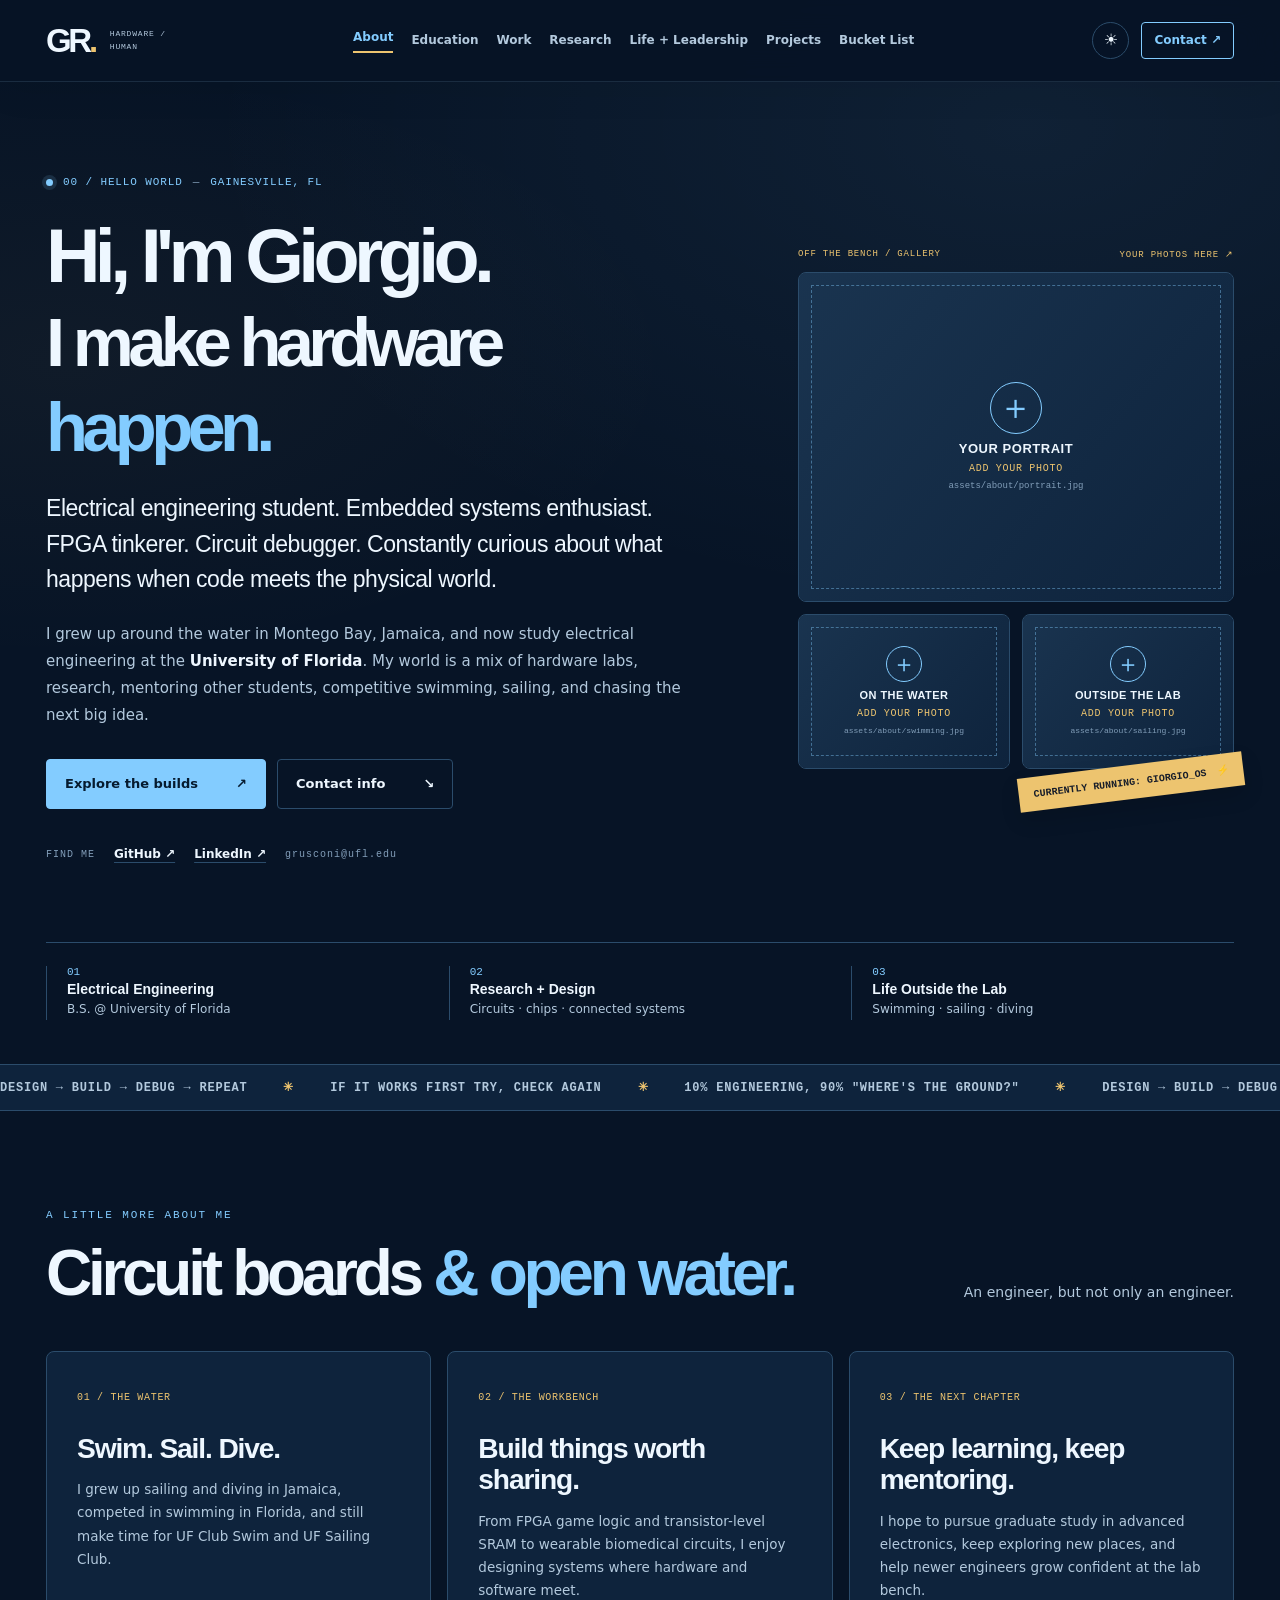
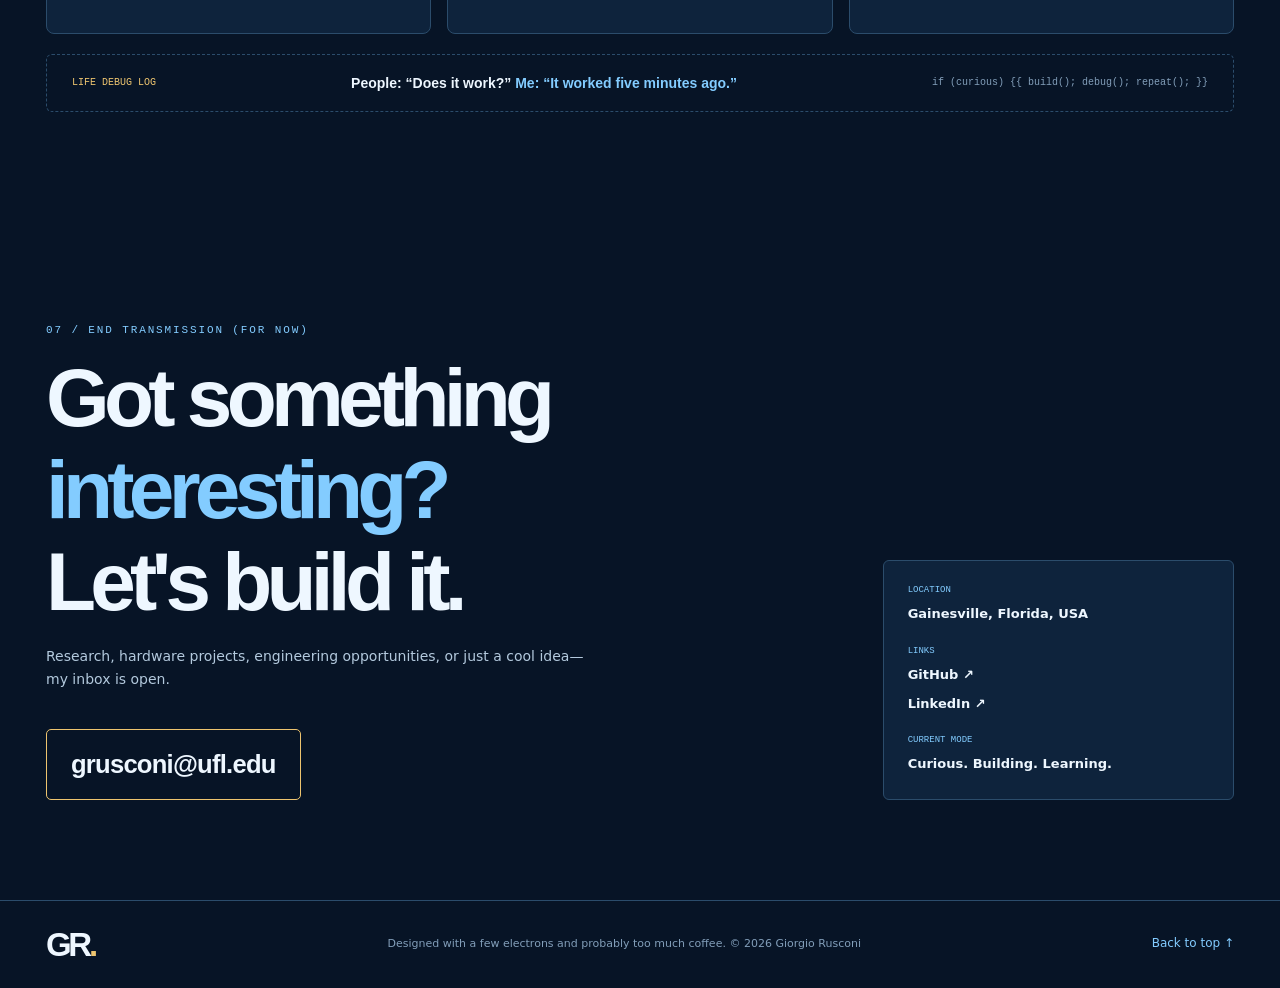
==== commit 01c97e1f: "Add files via upload" ====
--- a/index.html
+++ b/index.html
@@ -3,92 +3,40 @@
 <head>
   <meta charset="utf-8">
   <meta name="viewport" content="width=device-width, initial-scale=1">
-  <meta name="theme-color" content="#0a1113">
-  <meta name="description" content="Giorgio Rusconi — electrical engineering student, hardware builder, undergraduate researcher, and occasional professional debugger.">
-  <meta property="og:title" content="Giorgio Rusconi | Electrical Engineering & Beyond">
-  <meta property="og:description" content="Embedded systems, FPGA, VLSI, research, experiments, and the person behind the circuits.">
+  <meta name="theme-color" content="#071426">
+  <meta name="description" content="Get to know electrical engineer Giorgio Rusconi: hardware, research, swimming, sailing and future goals.">
+  <meta property="og:title" content="About Me | Giorgio Rusconi">
+  <meta property="og:description" content="Get to know electrical engineer Giorgio Rusconi: hardware, research, swimming, sailing and future goals.">
   <meta property="og:type" content="website">
-  <title>Giorgio Rusconi — Engineer, Builder, Human</title>
+  <title>About Me | Giorgio Rusconi</title>
   <link rel="icon" href="assets/favicon.svg" type="image/svg+xml">
   <link rel="stylesheet" href="styles.css">
   <script src="data.js" defer></script>
   <script src="script.js" defer></script>
 </head>
-<body>
+<body data-page="index">
   <a class="skip-link" href="#main">Skip to content</a>
   <div class="scroll-progress" id="scrollProgress" aria-hidden="true"></div>
-  <header class="site-header" id="top">
-    <div class="header-inner shell">
-      <a href="#about" class="brand" aria-label="Giorgio Rusconi, home"><span class="brand-symbol">GR<span class="brand-period">.</span></span><span class="brand-caption">hardware / human</span></a>
-      <nav id="mainNav" class="main-nav" aria-label="Main navigation">
-        <a href="#about">About</a><a href="#education">Education</a><a href="#experience">Work</a><a href="#research">Research</a><a href="#involvement">Life + Leadership</a><a href="#projects">Projects</a><a href="#bucket">Bucket List</a>
-      </nav>
-      <div class="header-actions">
-        <button id="themeToggle" class="icon-button" type="button" aria-label="Switch to light mode" title="Toggle color theme"><span id="themeIcon">☀</span></button>
-        <a href="#contact" class="contact-mini">Let's talk <span aria-hidden="true">↗</span></a>
-        <button id="menuToggle" class="icon-button menu-toggle" type="button" aria-controls="mainNav" aria-expanded="false" aria-label="Open navigation"><span></span><span></span><span></span></button>
-      </div>
-    </div>
-  </header>
-
-  <main id="main">
-    <section id="about" class="section hero shell">
-      <div class="hero-copy">
-        <div class="eyebrow"><span class="status-dot"></span> <span>00 / HELLO WORLD</span> <span class="eyebrow-sep">—</span> <span>Gainesville, FL</span></div>
-        <h1>Hi, I'm <span class="underline-wavy">Giorgio.</span><br><span class="hero-second">I make hardware <em>happen.</em></span></h1>
-        <p class="hero-lede">Electrical engineering student. Embedded systems enthusiast. FPGA tinkerer. Circuit debugger. Constantly curious about what happens when code meets the physical world.</p>
-        <p class="hero-story">I grew up around the water in Montego Bay, Jamaica, and now study electrical engineering at the <strong>University of Florida</strong>. My world is a mix of hardware labs, research, mentoring other students, competitive swimming, sailing, and chasing the next big idea.</p>
-        <div class="hero-actions">
-          <a class="btn btn-accent" href="#projects">Explore the builds <span>↗</span></a>
-          <a class="btn btn-outline" href="mailto:grusconi@ufl.edu">Get in touch <span>↗</span></a>
-        </div>
-        <div class="social-strip"><span>FIND ME</span><a href="https://github.com/JamRock101" target="_blank" rel="noopener noreferrer">GitHub ↗</a><a href="https://www.linkedin.com/in/giorgio-rusconi-63b896285/" target="_blank" rel="noopener noreferrer">LinkedIn ↗</a><a href="mailto:grusconi@ufl.edu">Email ↗</a></div>
-      </div>
-      <div class="hero-aside" aria-label="Engineering-themed personal introduction">
-        <div class="system-panel">
-          <div class="panel-top"><span><span class="tiny-light"></span> GIORGIO_OS / ABOUT.EXE</span><span class="mono-muted">v2026.10</span></div>
-          <div class="chip-art" aria-hidden="true">
-            <span class="chip-ring ring-1"></span><span class="chip-ring ring-2"></span><span class="chip-ring ring-3"></span>
-            <div class="chip-core"><span>GR</span><small>REV 01</small></div>
-            <span class="wire wire-a"></span><span class="wire wire-b"></span><span class="wire wire-c"></span><span class="wire wire-d"></span>
-          </div>
-          <div class="monitor-lines"><div><span>field_of_interest</span><strong>[digital, analog, embedded]</strong></div><div><span>currently</span><strong class="live">building + learning <span class="blink">_</span></strong></div><div><span>free_time</span><strong>swim / sail / scuba</strong></div><div><span>status</span><strong class="online">● OPEN TO POSSIBILITIES</strong></div></div>
-        </div>
-        <div class="side-sticker">CAUTION <span>⚡</span> MAY TURN IDEAS INTO PCBs</div>
-      </div>
-      <div class="hero-foot"><div><span class="mini-index">01</span><strong>Electrical Engineering</strong><small>B.S. @ University of Florida</small></div><div><span class="mini-index">02</span><strong>Research + Design</strong><small>Circuits · chips · connected systems</small></div><div><span class="mini-index">03</span><strong>Life Outside the Lab</strong><small>Swimming · sailing · diving</small></div></div>
-    </section>
-
-    <section class="ticker" aria-label="Personal engineering jokes"><div class="ticker-content">DESIGN → BUILD → DEBUG → REPEAT <span>✳</span> IF IT WORKS FIRST TRY, CHECK AGAIN <span>✳</span> 10% ENGINEERING, 90% "WHERE'S THE GROUND?" <span>✳</span> DESIGN → BUILD → DEBUG → REPEAT <span>✳</span></div></section>
-
-    <section id="education" class="section shell section-gap">
-      <div class="section-head"><div><p class="section-kicker">01 / THE FOUNDATION</p><h2>Education <span class="h2-accent">& toolkit.</span></h2></div><p class="section-intro">The degrees, tools, awards, and little pieces of knowledge behind the builds.</p></div>
-      <div class="education-grid">
-        <article class="education-card primary-edu"><div class="card-topline"><span>UNDERGRADUATE / 2023—2027</span><span class="dot-square" aria-hidden="true">↗</span></div><span class="university-mark">UF<span>.</span></span><h3>B.S. Electrical Engineering</h3><p>University of Florida · Gainesville, Florida</p><div class="edu-stats"><span><strong>May 2027</strong><small>Expected graduation</small></span><span><strong>3.62 / 4.00</strong><small>GPA</small></span></div><p class="edu-bottom">Focus: VLSI, analog electronics, RF circuits, embedded systems, microprocessors, digital design, reconfigurable computing, and DSP.</p></article>
-        <article class="education-card graduate-edu"><div class="card-topline"><span>GRADUATE SCHOOL / NEXT CHAPTER</span><span class="new-label">COMING SOON</span></div><div class="graduate-icon" aria-hidden="true">↗</div><h3>Master's degree<br><em>loading...</em></h3><p>Next chapter in electronics, hardware, and advanced engineering. University and program to be announced.</p><div class="graduate-foot">APPLICATIONS / PLANNING <span class="pulse-pill"><span class="status-dot"></span> In progress</span></div></article>
-        <article class="education-card school-edu"><div class="card-topline"><span>BEFORE UF / 2019—2023</span><span>◈</span></div><h3>Somerset Academy<br>High School</h3><p>Pembroke Pines, Florida · U.S. High School Diploma</p><div class="edu-stats"><span><strong>5.3 / 6.0</strong><small>Weighted GPA</small></span><span><strong>22 / 312</strong><small>Class rank</small></span></div></article>
-      </div>
-      <div class="split-subsection"><div class="subhead"><span class="subnum">A</span><div><h3>Technical skills</h3><p>Languages, tools, lab gear, and protocols I actually work with.</p></div></div><div id="skillsGrid" class="skills-grid"></div></div>
-      <div class="three-column-summary">
-        <div class="summary-block"><div class="small-heading"><span class="small-icon">✦</span> Certifications</div><ul id="certList" class="clean-list"></ul></div>
-        <div class="summary-block"><div class="small-heading"><span class="small-icon">★</span> Honors & distinctions</div><ul id="awardsList" class="clean-list"></ul></div>
-        <div class="summary-block"><div class="small-heading"><span class="small-icon">⌘</span> Languages</div><div id="languagesList" class="languages-list"></div></div>
-      </div>
-    </section>
-
-    <section id="experience" class="section section-gap band-section"><div class="shell"><div class="section-head"><div><p class="section-kicker">02 / IN THE FIELD</p><h2>Professional <span class="h2-accent">experience.</span></h2></div><p class="section-intro">From turbine reliability to high-speed automotive electronics—and teaching others how to build.</p></div><div class="experience-list" id="experienceList"></div></div></section>
-
-    <section id="research" class="section shell section-gap"><div class="section-head"><div><p class="section-kicker">03 / ASK BETTER QUESTIONS</p><h2>Research <span class="h2-accent">experience.</span></h2></div><p class="section-intro">Learning to work on problems that don't come with an answer key.</p></div><div class="research-grid" id="researchGrid"></div></section>
-
-    <section id="involvement" class="section section-gap involvement-section"><div class="shell"><div class="section-head"><div><p class="section-kicker">04 / MORE THAN THE LAB</p><h2>Teams, leadership <span class="h2-accent">& life.</span></h2></div><p class="section-intro">Teaching, building communities, and making time for the water.</p></div><div class="involvement-layout"><div class="involvement-feature"><div class="life-heading">OFF THE CLOCK <span>↘</span></div><div class="water-tile"><span class="water-emoji">🏊</span><h3>Swimming</h3><p>From Florida high-school state competition to Florida Club Swim. The pool is still my reset button.</p></div><div class="water-tile"><span class="water-emoji">⛵</span><h3>Sailing</h3><p>A favorite since growing up in Jamaica. Now a member of UF Sailing Club.</p></div><div class="water-tile"><span class="water-emoji">🤿</span><h3>Scuba diving</h3><p>PADI Rescue Diver, with past dive-support experience in Montego Bay.</p></div><div class="meme-note"><span>real life patch notes</span><strong>touch grass? ✓<br>touch water? ✓✓✓</strong></div></div><div class="involvement-content"><div class="involve-group"><div class="group-heading"><span>01</span><h3>Leadership & technical involvement</h3></div><div id="leadershipList" class="compact-entries"></div></div><div class="involve-group"><div class="group-heading"><span>02</span><h3>Additional university involvement</h3></div><div id="universityList" class="compact-entries"></div></div><div class="involve-group"><div class="group-heading"><span>03</span><h3>Sports & personal interests</h3></div><div id="sportsList" class="compact-entries"></div></div><div class="involve-group"><div class="group-heading"><span>04</span><h3>Earlier service & leadership</h3></div><div id="serviceList" class="compact-entries"></div></div></div></div></div></section>
-
-    <section id="projects" class="section shell section-gap"><div class="section-head"><div><p class="section-kicker">05 / PROOF OF WORK</p><h2>Things I've <span class="h2-accent">built.</span></h2></div><p class="section-intro">From custom RTL to embedded games. Some already built, some still on the workbench.</p></div><div class="project-toolbar"><div class="filter-list" role="group" aria-label="Filter projects"><button type="button" class="filter-btn active" data-filter="all" aria-pressed="true">All projects</button><button type="button" class="filter-btn" data-filter="embedded" aria-pressed="false">Embedded</button><button type="button" class="filter-btn" data-filter="fpga" aria-pressed="false">FPGA / RTL</button><button type="button" class="filter-btn" data-filter="silicon" aria-pressed="false">VLSI</button></div><span class="project-count" id="projectCount" aria-live="polite"></span></div><div id="projectGrid" class="projects-grid"></div><div class="project-note"><span>↖</span><p><strong>Image and link slots are ready.</strong> These six featured projects have editable photo placeholders and optional GitHub / demo links. Add yours in <code>data.js</code> and <code>assets/projects/</code>.</p></div><div class="more-projects"><div class="more-top"><h3>And there's more on the bench.</h3><p>Other coursework, team builds, and hardware experiments.</p></div><div id="otherProjects" class="other-projects-grid"></div></div></section>
-
-    <section id="bucket" class="section bucket-section section-gap"><div class="shell"><div class="section-head"><div><p class="section-kicker">06 / THE FUN PART</p><h2>The bucket <span class="h2-accent">list.</span></h2></div><p class="section-intro">A starting draft of adventures and goals inspired by the things I love. To be personalized as the story evolves.</p></div><div class="bucket-layout"><div class="bucket-manifesto"><span class="asterisk">✳</span><h3>Not everything worth building fits on a PCB.</h3><p>I'd like the next chapters to have plenty of new places, good people, tough engineering challenges, and even better stories.</p><div class="passport">NEXT DESTINATION<br><strong>TO BE DETERMINED ↗</strong></div></div><div id="bucketGrid" class="bucket-grid"></div></div><p class="bucket-disclaimer">These are editable bucket-list ideas, not claims of completed achievements. Personalize them in <code>data.js</code>.</p></div></section>
-
-    <section id="contact" class="section contact-section"><div class="shell contact-inner"><div><p class="section-kicker">07 / END TRANSMISSION (FOR NOW)</p><h2>Got something <em>interesting?</em><br>Let's build it.</h2><p>Research, hardware projects, engineering opportunities, or just a cool idea—my inbox is open.</p><a class="btn btn-accent huge" href="mailto:grusconi@ufl.edu">grusconi@ufl.edu <span>↗</span></a></div><div class="contact-side"><div class="contact-card"><span>LOCATION</span><strong>Gainesville, Florida, USA</strong><span>LINKS</span><a href="https://github.com/JamRock101" target="_blank" rel="noopener noreferrer">GitHub ↗</a><a href="https://www.linkedin.com/in/giorgio-rusconi-63b896285/" target="_blank" rel="noopener noreferrer">LinkedIn ↗</a><span>CURRENT MODE</span><strong>Curious. Building. Learning.</strong></div></div></div></section>
-  </main>
-  <footer class="site-footer"><div class="shell footer-inner"><a href="#about" class="brand"><span class="brand-symbol">GR<span class="brand-period">.</span></span></a><span>Designed with a few electrons and probably too much coffee. © <span id="copyrightYear">2026</span> Giorgio Rusconi</span><a href="#top">Back to top ↑</a></div></footer>
-  <dialog id="projectDialog" class="project-dialog" aria-labelledby="dialogTitle"><div class="dialog-inside"><button class="dialog-close" id="dialogClose" type="button" aria-label="Close project details">×</button><div id="dialogContent"></div></div></dialog>
-</body>
-</html>
+  <header class="site-header" id="top"><div class="header-inner shell">
+    <a href="index.html" class="brand" aria-label="Giorgio Rusconi, home"><span class="brand-symbol">GR<span class="brand-period">.</span></span><span class="brand-caption">hardware / human</span></a>
+    <nav id="mainNav" class="main-nav" aria-label="Main navigation"><a href="index.html" class="active" aria-current="page">About</a><a href="education.html" >Education</a><a href="experience.html" >Work</a><a href="research.html" >Research</a><a href="involvement.html" >Life + Leadership</a><a href="projects.html" >Projects</a><a href="bucket-list.html" >Bucket List</a></nav>
+    <div class="header-actions"><button id="themeToggle" class="icon-button" type="button" aria-label="Switch to light mode" title="Toggle color theme"><span id="themeIcon">☀</span></button><a href="index.html#contact" class="contact-mini">Contact ↗</a><button id="menuToggle" class="icon-button menu-toggle" type="button" aria-controls="mainNav" aria-expanded="false" aria-label="Open navigation"><span></span><span></span><span></span></button></div>
+  </div></header>
+  <main id="main"><section class="section hero shell" id="about">
+<div class="hero-copy">
+<div class="eyebrow"><span class="status-dot"></span> <span>00 / HELLO WORLD</span> <span class="eyebrow-sep">—</span> <span>Gainesville, FL</span></div>
+<h1>Hi, I'm <span class="underline-wavy">Giorgio.</span><br/><span class="hero-second">I make hardware <em>happen.</em></span></h1>
+<p class="hero-lede">Electrical engineering student. Embedded systems enthusiast. FPGA tinkerer. Circuit debugger. Constantly curious about what happens when code meets the physical world.</p>
+<p class="hero-story">I grew up around the water in Montego Bay, Jamaica, and now study electrical engineering at the <strong>University of Florida</strong>. My world is a mix of hardware labs, research, mentoring other students, competitive swimming, sailing, and chasing the next big idea.</p>
+<div class="hero-actions"><a class="btn btn-accent" href="projects.html">Explore the builds <span>↗</span></a><a class="btn btn-outline" href="#contact">Contact info <span>↘</span></a></div>
+<div class="social-strip"><span>FIND ME</span><a href="https://github.com/JamRock101" rel="noopener noreferrer" target="_blank">GitHub ↗</a><a href="https://www.linkedin.com/in/giorgio-rusconi-63b896285/" rel="noopener noreferrer" target="_blank">LinkedIn ↗</a><span class="plain-email">grusconi@ufl.edu</span></div>
+</div>
+<div aria-label="Engineering-themed personal introduction" class="hero-aside about-photo-wall"><div class="photo-wall-heading"><span>OFF THE BENCH / GALLERY</span><span>YOUR PHOTOS HERE ↗</span></div><div class="about-photo-gallery" id="aboutPhotoGallery"></div><div class="side-sticker">CURRENTLY RUNNING: GIORGIO_OS <span>⚡</span></div></div>
+<div class="hero-foot"><div><span class="mini-index">01</span><strong>Electrical Engineering</strong><small>B.S. @ University of Florida</small></div><div><span class="mini-index">02</span><strong>Research + Design</strong><small>Circuits · chips · connected systems</small></div><div><span class="mini-index">03</span><strong>Life Outside the Lab</strong><small>Swimming · sailing · diving</small></div></div>
+</section><section aria-label="Personal engineering jokes" class="ticker"><div class="ticker-content">DESIGN → BUILD → DEBUG → REPEAT <span>✳</span> IF IT WORKS FIRST TRY, CHECK AGAIN <span>✳</span> 10% ENGINEERING, 90% "WHERE'S THE GROUND?" <span>✳</span> DESIGN → BUILD → DEBUG → REPEAT <span>✳</span></div></section><section class="section shell about-interests" aria-labelledby="lifeHeading">
+<div class="section-head"><div><p class="section-kicker">A LITTLE MORE ABOUT ME</p><h2 id="lifeHeading">Circuit boards <span class="h2-accent">& open water.</span></h2></div><p class="section-intro">An engineer, but not only an engineer.</p></div>
+<div class="life-cards"><article class="life-card"><span class="life-card-icon">01 / THE WATER</span><h3>Swim. Sail. Dive.</h3><p>I grew up sailing and diving in Jamaica, competed in swimming in Florida, and still make time for UF Club Swim and UF Sailing Club.</p></article><article class="life-card"><span class="life-card-icon">02 / THE WORKBENCH</span><h3>Build things worth sharing.</h3><p>From FPGA game logic and transistor-level SRAM to wearable biomedical circuits, I enjoy designing systems where hardware and software meet.</p></article><article class="life-card"><span class="life-card-icon">03 / THE NEXT CHAPTER</span><h3>Keep learning, keep mentoring.</h3><p>I hope to pursue graduate study in advanced electronics, keep exploring new places, and help newer engineers grow confident at the lab bench.</p></article></div>
+<div class="debug-humor"><span class="debug-badge">LIFE DEBUG LOG</span><strong>People: “Does it work?” <em>Me: “It worked five minutes ago.”</em></strong><span>if (curious) {{ build(); debug(); repeat(); }}</span></div>
+</section><section class="section contact-section" id="contact"><div class="shell contact-inner"><div><p class="section-kicker">07 / END TRANSMISSION (FOR NOW)</p><h2>Got something <em>interesting?</em><br/>Let's build it.</h2><p>Research, hardware projects, engineering opportunities, or just a cool idea—my inbox is open.</p><div aria-label="Email address" class="email-not-link">grusconi@ufl.edu</div></div><div class="contact-side"><div class="contact-card"><span>LOCATION</span><strong>Gainesville, Florida, USA</strong><span>LINKS</span><a href="https://github.com/JamRock101" rel="noopener noreferrer" target="_blank">GitHub ↗</a><a href="https://www.linkedin.com/in/giorgio-rusconi-63b896285/" rel="noopener noreferrer" target="_blank">LinkedIn ↗</a><span>CURRENT MODE</span><strong>Curious. Building. Learning.</strong></div></div></div></section></main>
+  <footer class="site-footer"><div class="shell footer-inner"><a href="index.html" class="brand"><span class="brand-symbol">GR<span class="brand-period">.</span></span></a><span>Designed with a few electrons and probably too much coffee. © <span id="copyrightYear">2026</span> Giorgio Rusconi</span><a href="#top">Back to top ↑</a></div></footer>
+</body></html>
--- a/styles.css
+++ b/styles.css
@@ -1,18 +1,21 @@
 /* Giorgio Rusconi's portfolio. Vanilla CSS. Theme colors are easy to edit here. */
+/* EDIT COLORS HERE: deep navy + sky blue + warm gold (dark), powder blue + navy + gold (light). */
 :root {
   color-scheme: dark;
-  --bg: #0b1113; --panel: #111a1d; --panel-2: #172226; --panel-3: #1c282a;
-  --text: #f1f6ec; --muted: #a5b4ae; --subtle: #72847e; --border: #33413e;
-  --accent: #c8ff68; --accent-ink: #14200b; --accent-2: #f6ad83; --line: rgba(226,241,228,.12);
-  --shadow: 0 28px 80px rgba(0,0,0,.25); --header: rgba(11,17,19,.92);
-  --display: 'Space Grotesk', 'Arial Black', sans-serif; --body: 'DM Sans', system-ui, sans-serif; --mono: 'Space Mono', Consolas, monospace;
+  --bg: #071426; --panel: #0e233c; --panel-2: #153454; --panel-3: #193c60;
+  --text: #eef7ff; --muted: #b3c9dd; --subtle: #829eb9; --border: #2b4c6b;
+  --accent: #83ccff; --accent-ink: #061b2f; --accent-2: #edc46f; --line: rgba(163,210,245,.13);
+  --shadow: 0 30px 85px rgba(0,7,19,.37); --header: rgba(7,20,38,.94);
+  --display: 'Space Grotesk', 'Arial Black', sans-serif;
+  --body: 'DM Sans', system-ui, sans-serif;
+  --mono: 'Space Mono', Consolas, monospace;
 }
 :root[data-theme="light"] {
   color-scheme: light;
-  --bg: #f8f9f3; --panel: #ffffff; --panel-2: #f0f3e8; --panel-3: #e8ede2;
-  --text: #162322; --muted: #4b625b; --subtle: #6c8075; --border: #cdd9d1;
-  --accent: #476c0e; --accent-ink: #fff; --accent-2: #a75d2f; --line: rgba(22,35,34,.15);
-  --shadow: 0 22px 60px rgba(12,33,29,.09); --header: rgba(248,249,243,.94);
+  --bg: #edf5ff; --panel: #ffffff; --panel-2: #e3f0fc; --panel-3: #d0e6fb;
+  --text: #102943; --muted: #45617e; --subtle: #68839c; --border: #b9d3e9;
+  --accent: #15689f; --accent-ink: #ffffff; --accent-2: #a56d13; --line: rgba(20,75,121,.15);
+  --shadow: 0 20px 70px rgba(31,83,121,.12); --header: rgba(237,245,255,.96);
 }
 * { box-sizing: border-box; }
 html { scroll-behavior: smooth; scroll-padding-top: 92px; }
@@ -204,3 +207,175 @@
 @media (max-width: 650px) { .shell { width: calc(100% - 34px); }.header-inner { gap: 8px; }.brand-caption,.contact-mini { display: none; }.hero { padding-top: 54px; }.hero h1 { font-size: clamp(42px, 11vw, 68px); }.hero-lede { font-size: 18px; }.hero-story { font-size: 13px; }.hero-foot { grid-template-columns: 1fr; gap: 17px; }.side-sticker { right: -7px; }.section-gap { padding-block: 67px; }.section-head { flex-direction: column; gap: 14px; }.section-intro { max-width: 95%; }.education-grid { grid-template-columns: 1fr; }.education-card { min-height: 310px; }.school-edu { grid-column: auto; }.education-card h3 { font-size: 30px; }.skills-grid,.research-grid,.projects-grid,.other-projects-grid,.bucket-grid,.three-column-summary { grid-template-columns: 1fr; }.experience-row { grid-template-columns: 1fr; gap: 8px; padding: 25px 0; }.exp-type { grid-column: 1; }.research-card { min-height: auto; }.involvement-feature { grid-template-columns: 1fr; }.life-heading,.meme-note { grid-column: auto; }.water-tile { border-right: 0; border-bottom: 1px solid var(--border); padding: 14px 0; }.compact-entry { grid-template-columns: 1fr; gap: 4px; }.project-toolbar { align-items: start; flex-direction: column; }.project-cover { aspect-ratio: 1.85; }.more-top { align-items: start; flex-direction: column; gap: 7px; }.bucket-layout { gap: 16px; }.bucket-manifesto h3 { margin-top: 16px; }.bucket-card { min-height: 180px; }.footer-inner { flex-wrap: wrap; }.footer-inner > span { text-align: left; order: 3; width: 100%; }.contact-inner h2 { font-size: 42px; }.btn.huge { font-size: 13px; gap: 15px; }.social-strip { gap: 11px; }
 }
 @media (prefers-reduced-motion: reduce) { *,*::before,*::after { animation-duration: .01ms !important; scroll-behavior: auto !important; transition-duration: .01ms !important; } }
+
+/* ============================================================
+ * VERSION 2: MULTI-PAGE PORTFOLIO, GALLERIES, TIMELINE & BUCKET
+ * Change palette at the top of styles.css, content in data.js.
+ * ============================================================ */
+body { background-image: radial-gradient(ellipse 820px 480px at 80% 5%, color-mix(in srgb,var(--accent) 7%,transparent),transparent), radial-gradient(ellipse 620px 300px at 5% 14%,color-mix(in srgb,var(--accent-2) 4%,transparent),transparent); background-repeat:no-repeat; }
+main { min-height: 67vh; }
+.section-gap { padding-top: 96px; padding-bottom: 124px; }
+.site-header { box-shadow: 0 12px 35px rgba(0,0,0,.055); }
+.brand-period { color: var(--accent-2); }
+.main-nav a.active { color: var(--accent); }
+.main-nav a.active::after { content: ''; display:block; height: 2px; margin-top: 4px; background:var(--accent-2); }
+.page-section > .section-head, .band-section .section-head, .involvement-section .section-head { padding-top: 0; }
+.page-title { max-width: 880px; font-size: clamp(43px,5.1vw,79px); letter-spacing:-.073em; line-height:1.03; margin: 18px 0 0; }
+.section-kicker { letter-spacing: .17em; }
+.h2-accent, .hero h1 em { color: var(--accent); }
+.underline-wavy::after { border-color: var(--accent-2); }
+.side-sticker, .meme-note { background:var(--accent-2); color:#171d2a; }
+.ticker-content span { color:var(--accent-2); }
+.graduate-edu, .research-card, .education-card, .skill-group { box-shadow: 0 10px 30px rgba(0,0,0,.05); }
+.graduate-edu .new-label, .new-label { background:var(--accent-2); color:#0d1725; }
+.plain-email { color:var(--text); font-size:12px; font-weight:700; overflow-wrap:anywhere; }
+.email-not-link { display: inline-flex; margin-top: 23px; border:1px solid var(--accent-2); color:var(--text); padding:18px 24px; border-radius:5px; font:700 clamp(18px,2vw,26px)/1.3 var(--display); letter-spacing:-.03em; user-select:text; overflow-wrap:anywhere; }
+.contact-section-home { border-top:1px solid var(--border); background: color-mix(in srgb,var(--panel) 43%,var(--bg)); }
+.contact-section-home h2 em { color: var(--accent-2); }
+
+/* Home: multi-photo gallery replacing the old circuit card. */
+.hero { align-items:start; padding-top:92px; }
+.hero-aside.about-photo-wall { min-width:0; padding:0 0 20px; transform:none; }
+.photo-wall-heading { display:flex; flex-wrap:wrap; gap:8px; justify-content:space-between; font: 9px var(--mono); letter-spacing:.09em; color:var(--accent-2); margin:0 0 12px; }
+.about-photo-gallery { display:grid; grid-template-columns:repeat(2,minmax(0,1fr)); grid-template-rows: 330px 155px; gap:12px; }
+.personal-photo { margin:0; border-radius:8px; border:1px solid var(--border); position:relative; overflow:hidden; background:var(--panel); }
+.personal-photo-1 { grid-column:1/-1; }
+.personal-photo img { width:100%; height:100%; object-fit:cover; display:block; }
+.personal-photo-placeholder { width:100%; height:100%; min-height:0; display:flex; flex-direction:column; align-items:center; justify-content:center; gap:7px; padding:20px; text-align:center; background:linear-gradient(130deg, color-mix(in srgb,var(--accent) 10%,var(--panel)),var(--panel)), linear-gradient(var(--line) 1px,transparent 1px),linear-gradient(90deg,var(--line) 1px,transparent 1px); }
+.personal-photo-placeholder::after { content:''; position:absolute; inset:12px; border:1px dashed color-mix(in srgb,var(--accent) 42%,transparent); pointer-events:none; }
+.photo-crosshair { display:grid; place-items:center; width:52px; height:52px; border:1px solid var(--accent); border-radius:50%; color:var(--accent); font:35px var(--display); }
+.personal-photo strong { font:700 13px var(--display); letter-spacing:.04em; }
+.personal-photo small { color:var(--accent-2); font:10px var(--mono); letter-spacing:.07em; }
+.personal-photo code { max-width:100%; overflow-wrap:anywhere; font:9px/1.3 var(--mono); color:var(--subtle); }
+.personal-photo:not(.personal-photo-1) .photo-crosshair { width:36px; height:36px; font-size:24px; }
+.personal-photo:not(.personal-photo-1) strong { font-size:11px; }
+.personal-photo:not(.personal-photo-1) code { font-size:8px; }
+.about-photo-wall .side-sticker { right:-10px; bottom:-10px; z-index:2; }
+.about-interests { padding:96px 0 110px; }
+.life-cards { display:grid; grid-template-columns:repeat(3,minmax(0,1fr)); gap:16px; }
+.life-card { border:1px solid var(--border); border-radius:8px; padding:30px; background:var(--panel); }
+.life-card-icon { font:10px var(--mono); color:var(--accent-2); letter-spacing:.07em; }
+.life-card h3 { font-size:clamp(21px,2.2vw,30px); letter-spacing:-.04em; margin:24px 0 14px; }
+.life-card p { margin:0; font-size:13.5px; color:var(--muted); line-height:1.72; }
+.debug-humor { margin-top:20px; display:flex; justify-content:space-between; flex-wrap:wrap; align-items:center; gap:15px; border:1px dashed var(--border); border-radius:6px; padding:20px 25px; }
+.debug-badge { font:10px var(--mono); color:var(--accent-2); }
+.debug-humor strong { font:600 14px var(--display); }
+.debug-humor strong em { font-style:normal; color:var(--accent); }
+.debug-humor > span:last-child { font:10px var(--mono); color:var(--subtle); }
+
+/* Projects: one large chronologically ordered entry per project. */
+.project-page > .section-head { align-items:end; margin-bottom:52px; }
+.timeline-intro { display:flex; align-items:center; flex-wrap:wrap; gap:13px; border-block:1px solid var(--border); padding:16px 0; margin-bottom:34px; font:10px var(--mono); color:var(--muted); letter-spacing:.05em; }
+.timeline-ping { background:var(--accent-2); width:7px; height:7px; border-radius:50%; box-shadow:0 0 0 4px color-mix(in srgb,var(--accent-2) 12%,transparent); }
+.timeline-intro strong { color:var(--accent-2); }
+.timeline-rule { height:1px; background:var(--border); flex:1 1 30px; }
+.timeline-total { color:var(--accent); }
+.project-timeline { position:relative; display:flex; flex-direction:column; gap:30px; }
+.project-timeline::before { content:''; position:absolute; top:6px; bottom:25px; left:19px; width:1px; background:linear-gradient(var(--accent-2),var(--border) 14%,var(--border) 90%,transparent); }
+.timeline-entry { display:grid; grid-template-columns:40px minmax(0,1fr); gap:16px; scroll-margin-top:102px; }
+.timeline-rail { display:flex; align-items:center; flex-direction:column; position:relative; z-index:2; padding-top:24px; gap:13px; }
+.rail-dot { width:15px; height:15px; background:var(--bg); border:3px solid var(--accent-2); border-radius:50%; box-shadow:0 0 0 4px var(--bg); }
+.rail-index { font:10px var(--mono); color:var(--subtle); }
+.timeline-project { display:grid; grid-template-columns:minmax(270px,.87fr) minmax(0,1.13fr); overflow:hidden; border:1px solid var(--border); background:var(--panel); border-radius:10px; min-height:510px; box-shadow:0 14px 42px rgba(0,0,0,.075); transition:border-color .2s, transform .2s; }
+.timeline-project:hover { border-color:color-mix(in srgb,var(--accent) 60%,var(--border)); transform:translateY(-2px); }
+.timeline-media { display:flex; flex-direction:column; gap:10px; padding:20px; min-width:0; border-right:1px solid var(--border); background:linear-gradient(160deg,var(--panel-2),var(--panel)); }
+.timeline-picture { position:relative; aspect-ratio:1.55; flex:1 1 210px; min-height:180px; width:100%; overflow:hidden; border:1px solid var(--border); border-radius:5px; background:var(--panel-3); }
+.timeline-picture img { display:block; width:100%; height:100%; object-fit:cover; }
+.picture-credit { position:absolute; left:0; bottom:0; padding:6px 9px; font:9px var(--mono); color:#eaf3ff; background:#102238e6; max-width:100%; }
+.photo-empty { display:flex; flex-direction:column; align-items:center; justify-content:center; gap:9px; padding:23px; text-align:center; background-color:var(--panel-2); background-image:linear-gradient(var(--line) 1px,transparent 1px),linear-gradient(90deg,var(--line) 1px,transparent 1px),radial-gradient(circle at 50% 45%,color-mix(in srgb,var(--accent) 11%,transparent),transparent 65%); background-size:22px 22px,22px 22px,auto; }
+.photo-empty::after { content:''; inset:11px; position:absolute; border:1px dashed color-mix(in srgb,var(--accent) 49%,transparent); pointer-events:none; }
+.photo-slot-symbol { color:var(--accent); font:48px/1 var(--display); }
+.photo-empty strong { color:var(--text); font:700 16px var(--display); }
+.photo-empty span { color:var(--accent-2); font:9px var(--mono); letter-spacing:.04em; }
+.photo-empty small { color:var(--subtle); font:9px var(--mono); }
+.timeline-story { padding:clamp(24px,3vw,43px); min-width:0; display:flex; flex-direction:column; }
+.timeline-meta { display:flex; gap:14px; flex-wrap:wrap; justify-content:space-between; color:var(--accent-2); font:10px/1.55 var(--mono); text-transform:uppercase; letter-spacing:.04em; }
+.timeline-meta span:last-child { color:var(--muted); }
+.timeline-title-row { display:flex; flex-wrap:wrap; align-items:start; justify-content:space-between; gap:14px; margin:13px 0 10px; }
+.timeline-title-row h2 { margin:0; flex:1 1 200px; font-size:clamp(25px,2.65vw,39px); line-height:1.16; letter-spacing:-.05em; }
+.project-state { color:#101923; background:var(--accent-2); padding:7px 11px; font:700 9px var(--mono); border-radius:3px; white-space:nowrap; }
+.timeline-teaser { margin:0 0 17px; color:var(--accent); font:600 14px/1.55 var(--display); }
+.timeline-description { color:var(--text); font-size:13.5px; line-height:1.8; margin:0 0 15px; }
+.timeline-bullets { margin:0 0 18px; padding-left:19px; color:var(--muted); font-size:12.5px; line-height:1.73; }
+.timeline-bullets li { padding-left:2px; margin:0 0 8px; }.timeline-bullets li::marker { color:var(--accent-2); }
+.timeline-story .tag { font-size:9px; padding:5px 7px; }
+.timeline-linkbar { display:flex; align-items:center; flex-wrap:wrap; gap:11px; border-top:1px solid var(--border); margin-top:auto; padding-top:22px; }
+.timeline-link { border:1px solid var(--accent); border-radius:5px; padding:10px 13px; color:var(--accent); font-size:11px; font-weight:750; }
+.timeline-link:hover { background:var(--accent); color:var(--accent-ink); }
+.timeline-link.secondary { border-color:var(--border); color:var(--text); }
+.timeline-link-slot { border:1px dashed var(--border); border-radius:5px; padding:10px 13px; color:var(--subtle); font:10px var(--mono); }
+.timeline-link-slot.secondary { opacity:.86; }
+.project-page > .project-note { margin:30px 0 0 56px; border-top:1px solid var(--border); padding-top:18px; }
+
+/* Bucket list: vertically stack up to hundreds of goals without a cramped grid. */
+.bucket-page-grid { display:grid; grid-template-columns:minmax(240px,.34fr) minmax(0,.66fr); gap:44px; align-items:start; }
+.bucket-sidebar { position:sticky; top:111px; border:1px solid var(--border); border-radius:8px; padding:clamp(22px,3vw,34px); background:var(--panel); }
+.bucket-sidebar .asterisk { color:var(--accent-2); }
+.bucket-sidebar h2 { font-size:clamp(27px,2.6vw,38px); letter-spacing:-.05em; margin:14px 0 17px; }
+.bucket-sidebar > p { color:var(--muted); font-size:13px; margin-bottom:30px; }
+.bucket-progress { border-top:1px solid var(--border); padding-top:22px; }
+.bucket-progress strong { display:block; color:var(--accent); font:700 32px var(--display); letter-spacing:-.04em; }
+.bucket-progress > span { display:block; color:var(--subtle); font:10px var(--mono); }
+.bucket-progress-track { height:6px; border-radius:15px; background:var(--panel-3); overflow:hidden; margin-top:15px; }
+.bucket-progress-track span { display:block; height:100%; background:var(--accent-2); transition:width .3s; }
+.bucket-legend { display:flex; flex-wrap:wrap; gap:16px; border-top:1px solid var(--border); margin-top:28px; padding-top:24px; }
+.bucket-legend > span { display:flex; align-items:center; gap:7px; font:10px var(--mono); color:var(--muted); }
+.sample-checkbox,.bucket-check { width:25px; height:25px; display:inline-grid; place-items:center; flex:0 0 25px; background:transparent; border:1.5px solid var(--accent-2); border-radius:4px; color:var(--accent-ink); font:700 15px var(--display); }
+.sample-checkbox.sample-done, .bucket-check.checked { background:var(--accent-2); border-color:var(--accent-2); color:#11243a; }
+.bucket-list-header { display:flex; justify-content:space-between; flex-wrap:wrap; gap:15px; padding:13px 17px; border:1px solid var(--border); border-radius:6px 6px 0 0; background:var(--panel-2); color:var(--accent-2); font:10px var(--mono); letter-spacing:.07em; }
+.bucket-list { border:1px solid var(--border); border-top:0; border-radius:0 0 6px 6px; overflow:hidden; }
+.bucket-row { display:grid; grid-template-columns:38px minmax(0,1fr) auto 26px; align-items:center; gap:16px; background:var(--panel); border-bottom:1px solid var(--border); min-height:92px; padding:17px 20px; }
+.bucket-row:last-child { border-bottom:0; }.bucket-row:hover { background:var(--panel-2); }
+.bucket-sequence { font:11px var(--mono); color:var(--accent-2); }
+.bucket-row-content { display:flex; flex-direction:column; min-width:0; gap:5px; }
+.bucket-row-content strong { font:700 clamp(14px,1.5vw,17px)/1.4 var(--display); overflow-wrap:anywhere; }
+.bucket-row-content small { font:12px/1.5 var(--body); color:var(--muted); }
+.bucket-row-kind { color:var(--subtle); border:1px solid var(--border); padding:5px 8px; border-radius:20px; white-space:nowrap; font:9px var(--mono); }
+.bucket-row.is-placeholder .bucket-row-content strong { color:var(--muted); font-weight:500; }
+.bucket-row.is-done .bucket-row-content strong { text-decoration:line-through; text-decoration-color:var(--accent-2); text-decoration-thickness:1px; }
+.bucket-page .bucket-disclaimer { margin-top:22px; font-size:11px; line-height:1.8; }
+
+@media (max-width:1100px) {
+  .timeline-project { grid-template-columns: minmax(235px,.86fr) minmax(0,1.14fr); }
+  .timeline-story { padding:25px; }
+  .timeline-media { padding:14px; }
+}
+@media (max-width:900px) {
+  .hero { grid-template-columns:1fr; gap:40px; }
+  .hero-aside.about-photo-wall { padding:0; width:100%; }
+  .about-photo-gallery { grid-template-rows:320px 170px; }
+  .hero-foot { margin-top:28px; }
+  .life-cards { grid-template-columns:1fr; }
+  .timeline-project { grid-template-columns:1fr; }
+  .timeline-media { border-right:0; border-bottom:1px solid var(--border); flex-direction:row; }
+  .timeline-picture { flex:1 1 50%; min-width:0; min-height:200px; aspect-ratio:1.55; }
+  .bucket-page-grid { grid-template-columns:1fr; gap:28px; }
+  .bucket-sidebar { position:static; }
+  .main-nav a.active::after { display:none; }
+  .main-nav a.active { border-left:3px solid var(--accent-2); padding-left:12px; }
+}
+@media (max-width:600px) {
+  .section-gap { padding-top:68px; padding-bottom:85px; }
+  .hero { padding-top:60px; }
+  .about-photo-gallery { grid-template-rows:260px 160px; gap:9px; }
+  .personal-photo-placeholder { padding:8px; }
+  .personal-photo-placeholder::after { inset:7px; }
+  .personal-photo:not(.personal-photo-1) code { font-size:7px; }
+  .debug-humor { align-items:start; flex-direction:column; }
+  .photo-wall-heading { font-size:8px; }
+  .timeline-entry { grid-template-columns:20px minmax(0,1fr); gap:10px; }
+  .project-timeline::before { left:7px; }
+  .rail-dot { height:12px; width:12px; border-width:2px; }
+  .rail-index { font-size:9px; }
+  .timeline-media { flex-direction:column; }
+  .timeline-picture { width:100%; flex:1 0 200px; min-height:200px; }
+  .timeline-story { padding:22px 20px; }
+  .timeline-meta { font-size:9px; }
+  .timeline-title-row h2 { font-size:25px; }
+  .project-page > .project-note { margin-left:30px; }
+  .bucket-row { grid-template-columns:23px minmax(0,1fr) 26px; gap:10px; min-height:90px; padding:14px 13px; }
+  .bucket-row-kind { display:none; }
+  .bucket-check { width:24px; height:24px; }
+  .bucket-row-content small { font-size:11px; }
+  .bucket-sidebar h2 { font-size:29px; }
+}
